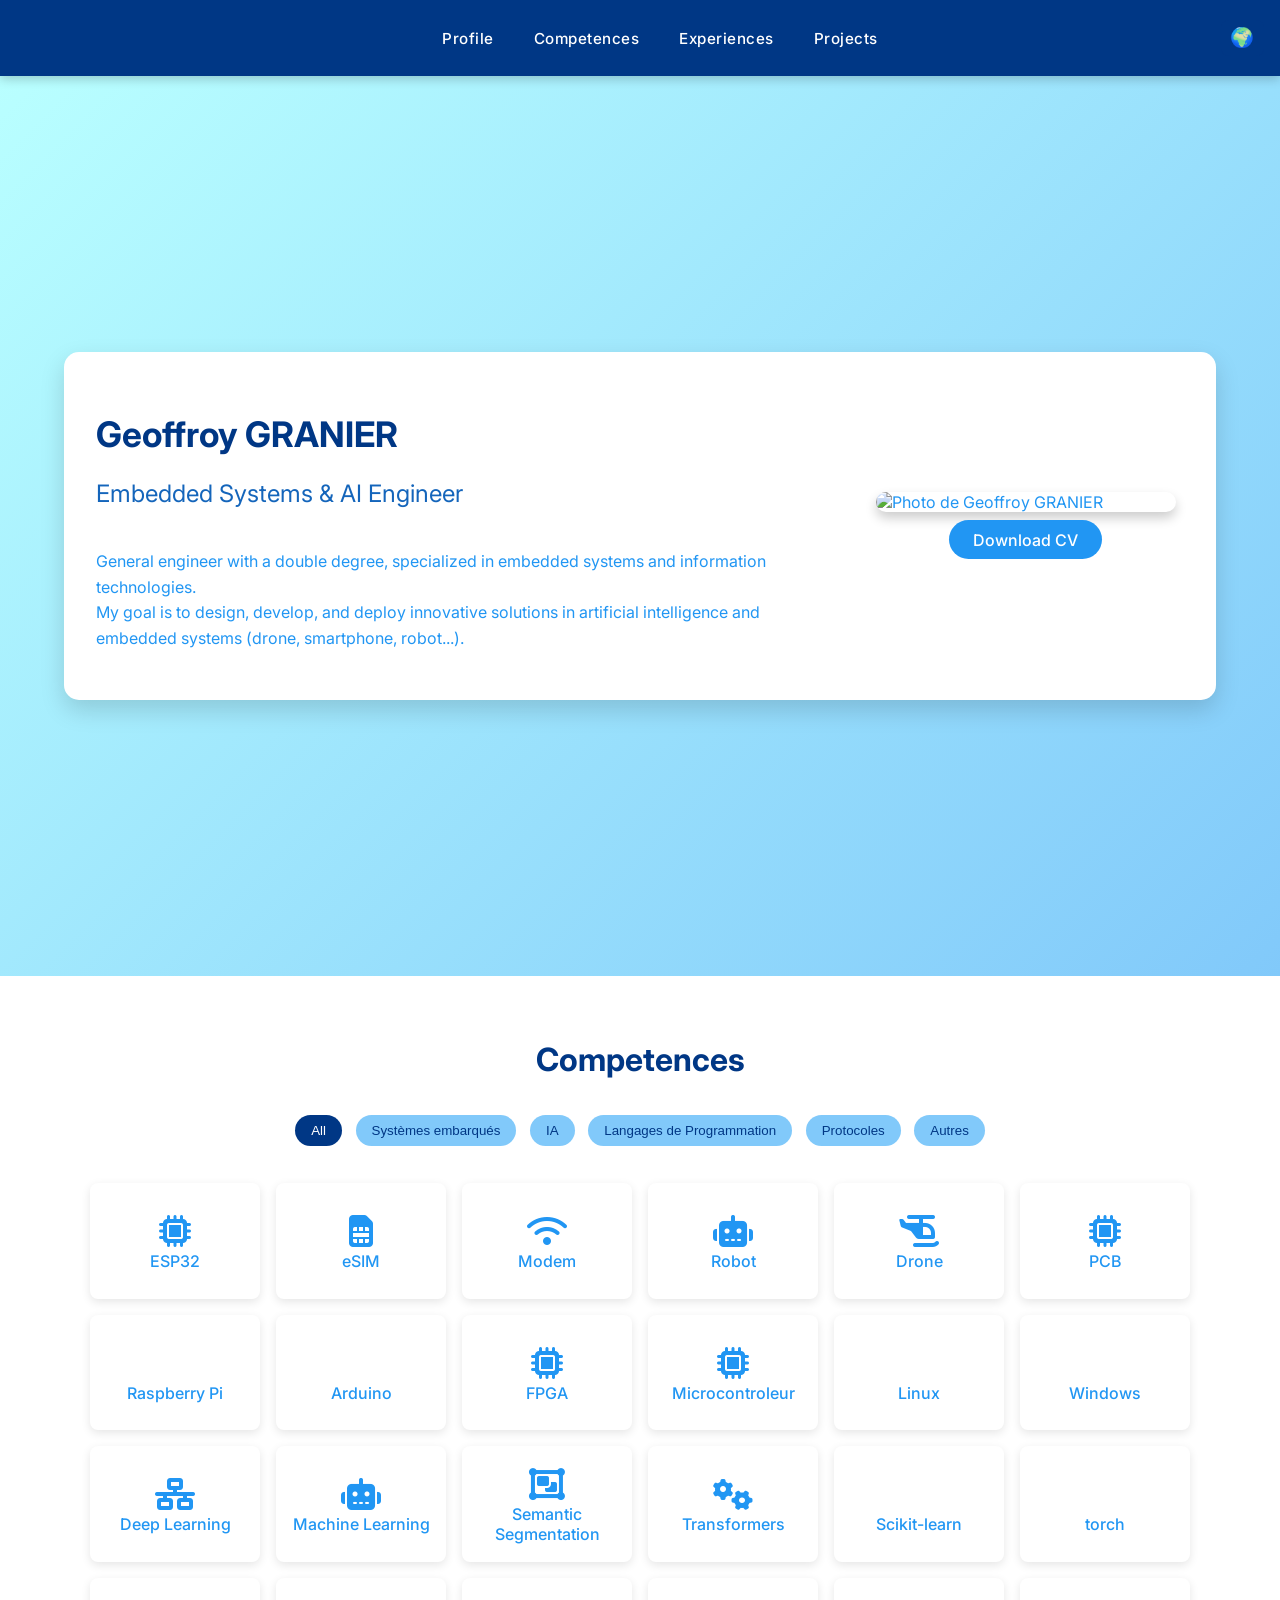
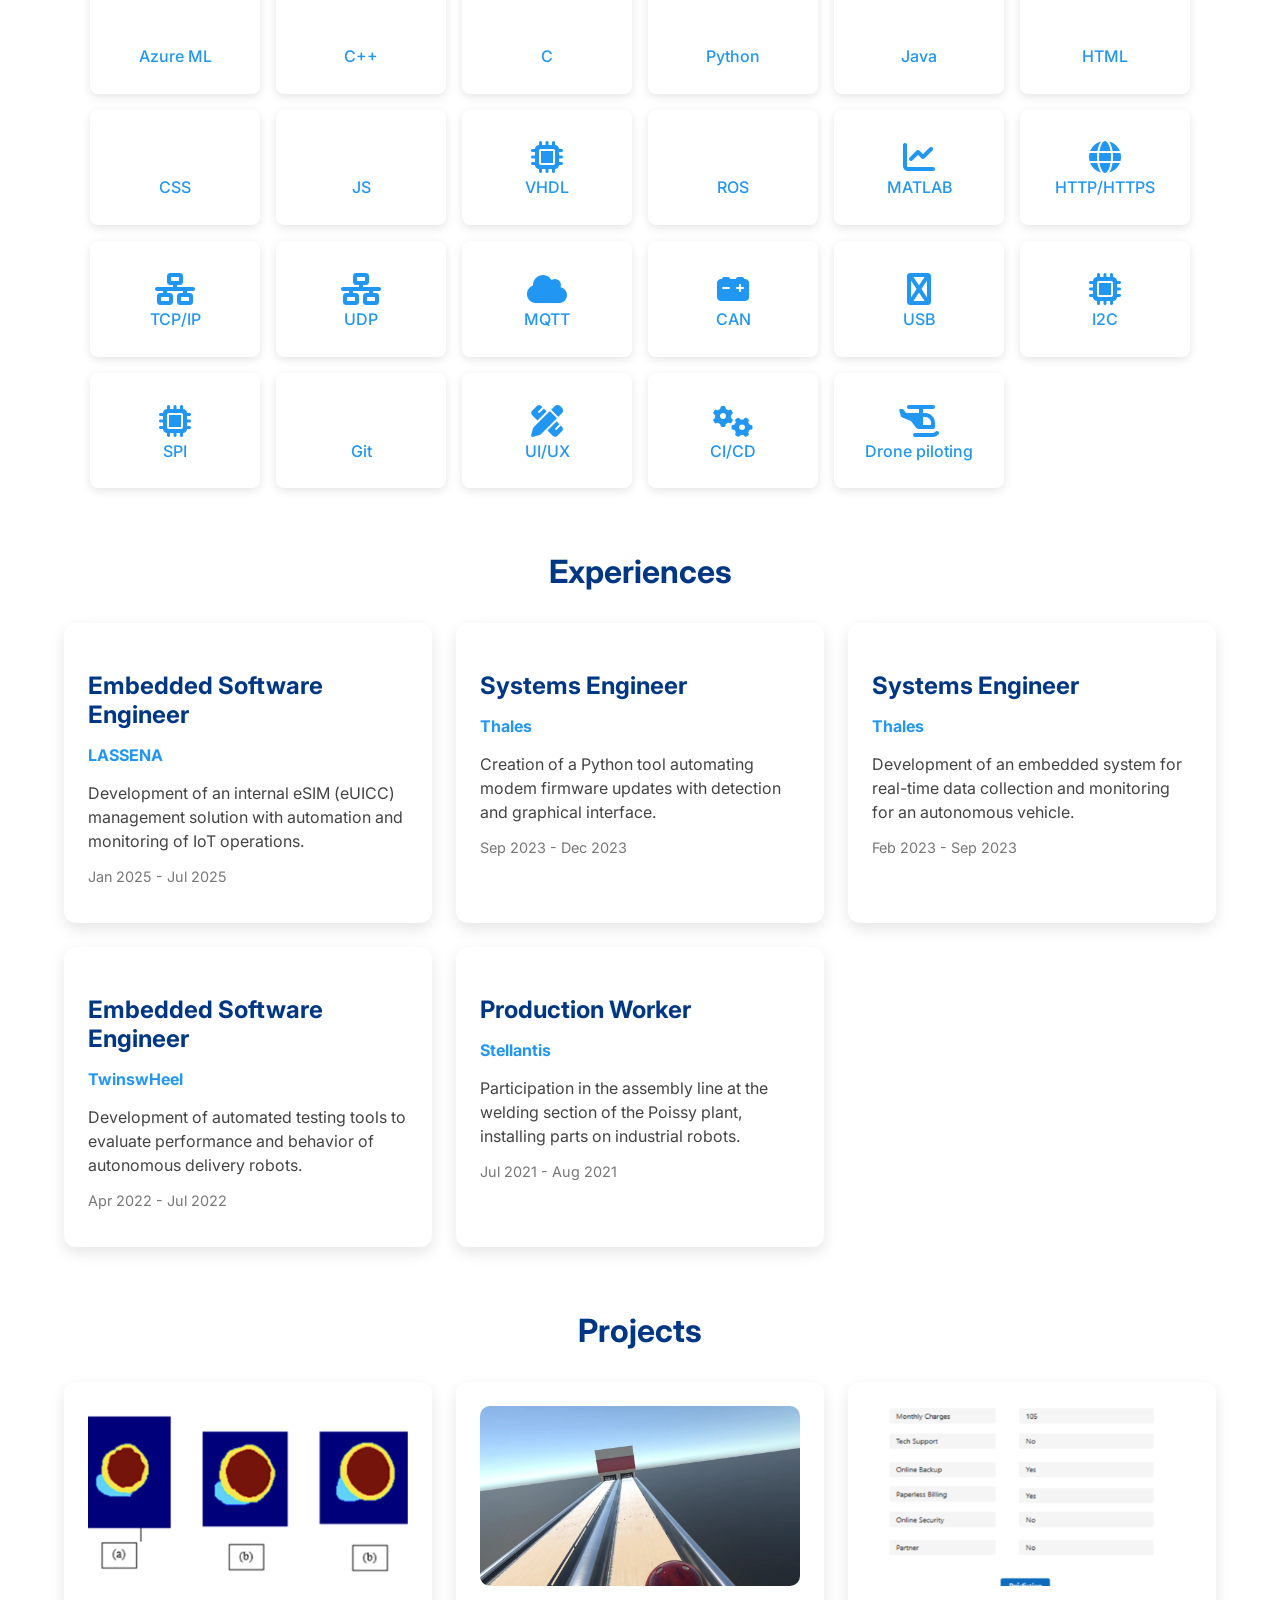
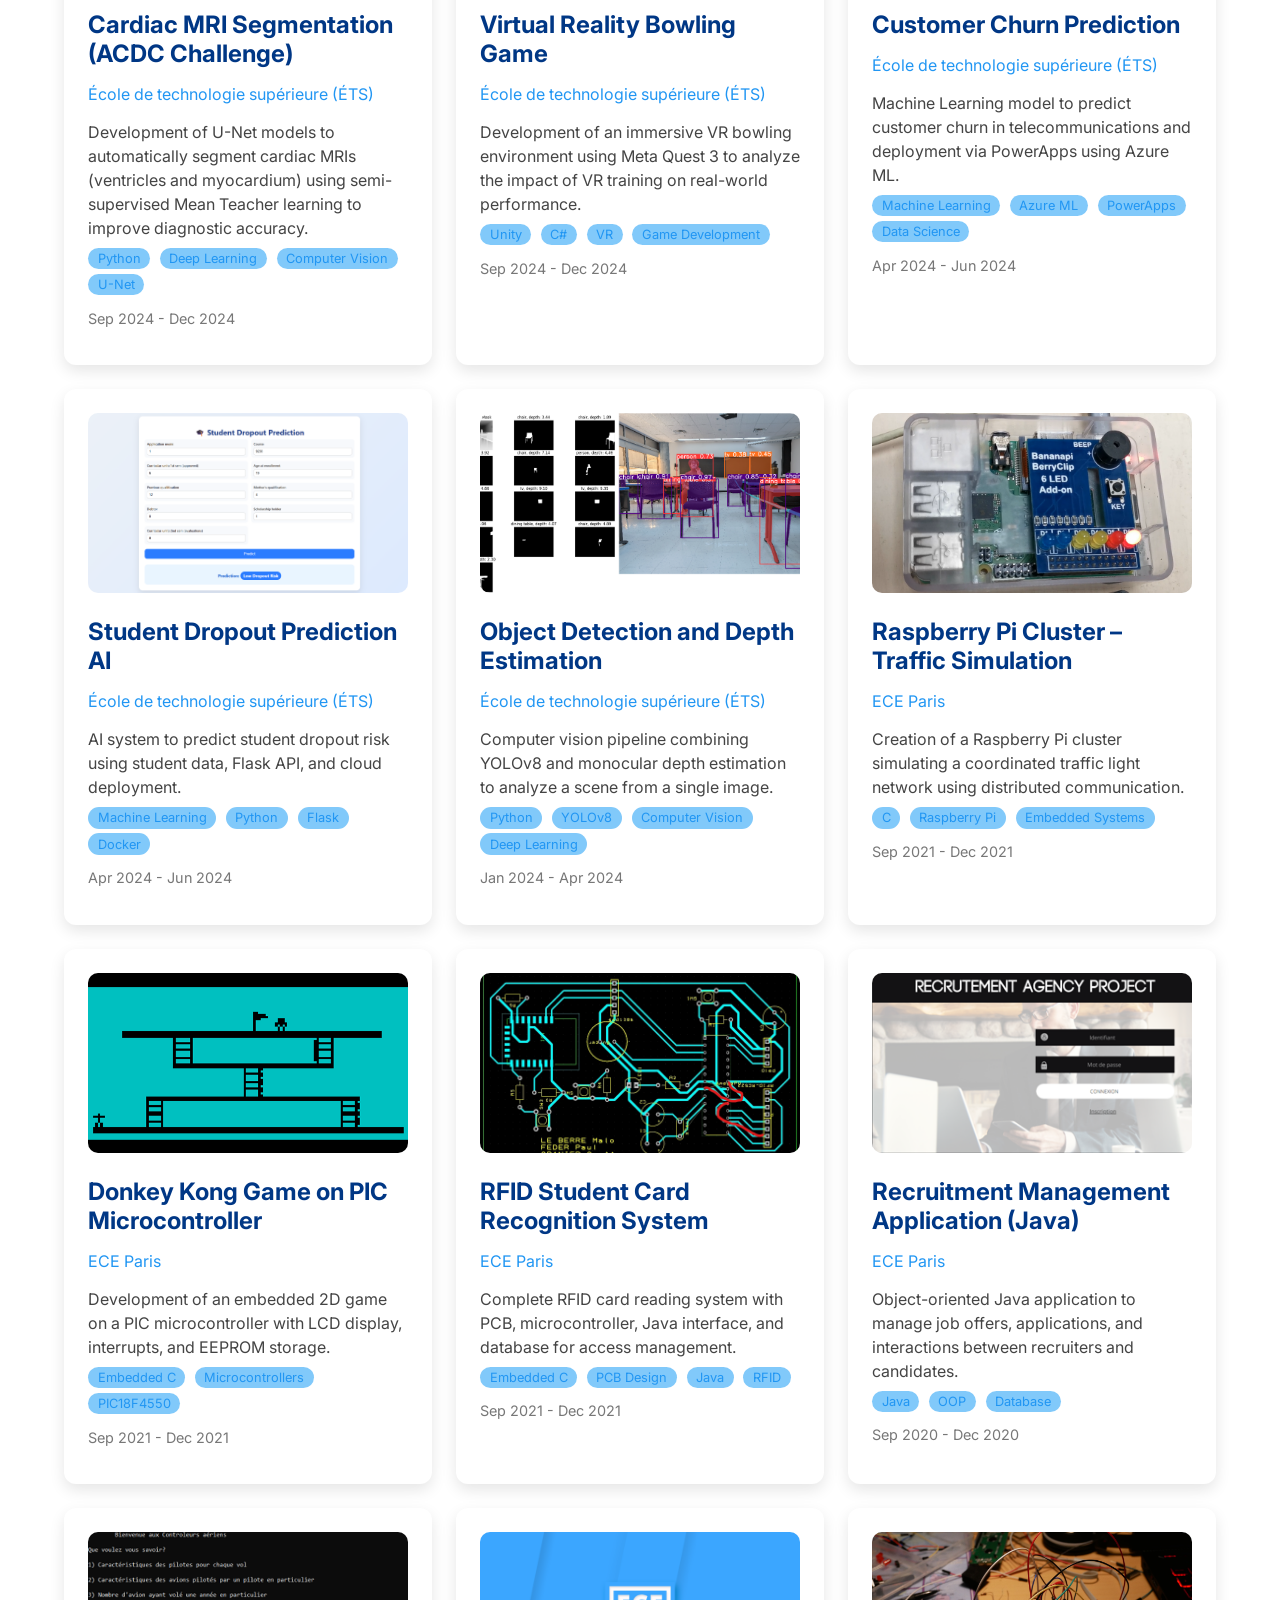
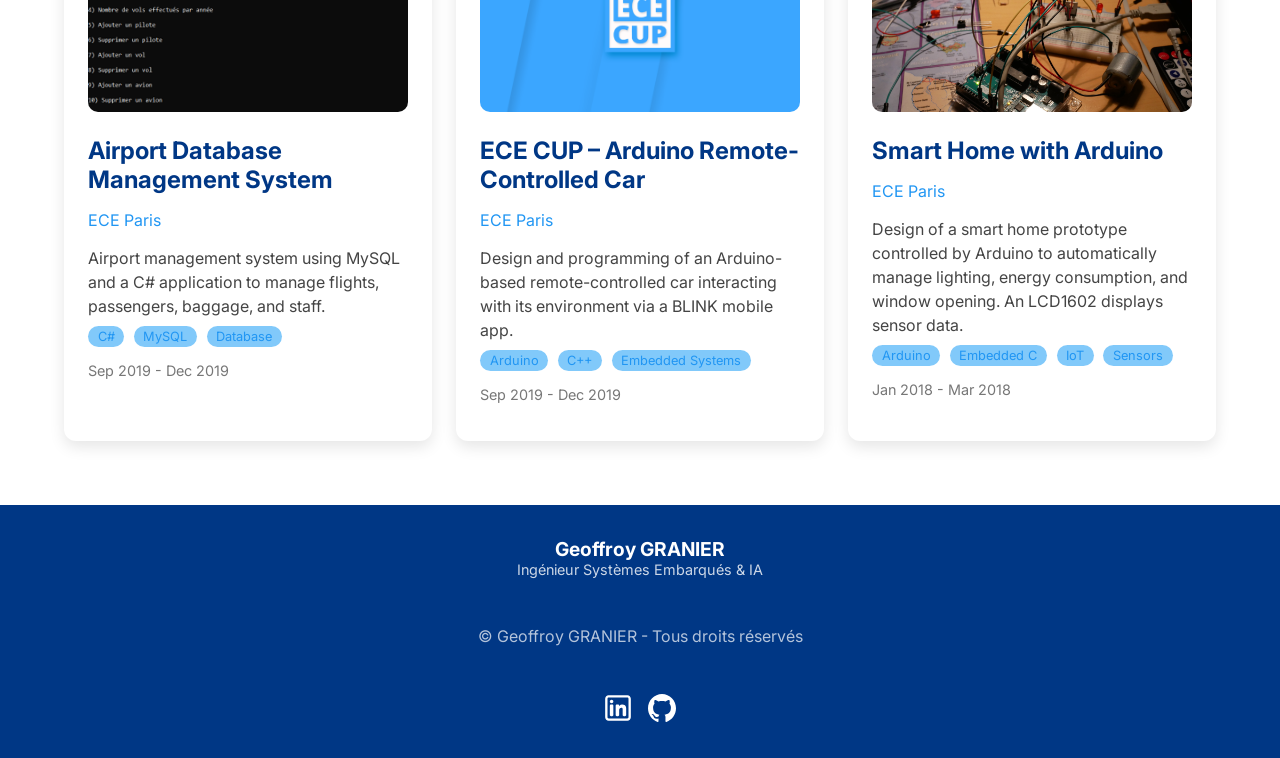
==== en/index.html @ 6dfbf15d "Multi language Portfolio" ====
<!-- app/templates/base.html -->
<!DOCTYPE html>
<html lang="fr">
<head>
    <meta charset="UTF-8">
    <meta name="viewport" content="width=device-width, initial-scale=1.0">
    <link rel="icon" href="../app/static/images/favicon.ico" type="image/x-icon">
    <title>Portfolio - Geoffroy GRANIER</title>
    <!-- CSS global -->
    <link href="https://fonts.googleapis.com/css2?family=Inter:wght@300;400;600;700&display=swap" rel="stylesheet">
    <link rel="stylesheet" href="https://cdn.jsdelivr.net/gh/devicons/devicon@latest/devicon.min.css">
    <link rel="stylesheet" href="https://cdnjs.cloudflare.com/ajax/libs/font-awesome/6.5.0/css/all.min.css">
    <link rel="stylesheet" href="https://cdn.jsdelivr.net/npm/flag-icons/css/flag-icons.min.css">
    <!-- <link rel="stylesheet" type='text/css' href="https://cdn.jsdelivr.net/gh/devicons/devicon@latest/devicon.min.css" />   -->
    <link rel="stylesheet" href="../app/static/css/style.css">
    <link rel="stylesheet" href="../app/static/css/navbar.css">
    <link rel="stylesheet" href="../app/static/css/profile.css">
    <link rel="stylesheet" href="../app/static/css/competences.css">
    <link rel="stylesheet" href="../app/static/css/post-card.css">
    <link rel="stylesheet" href="../app/static/css/project-card.css">
    <link rel="stylesheet" href="../app/static/css/contact.css">
    <link rel="stylesheet" href="../app/static/css/footer.css">
    <!-- Google Fonts exemple -->
    <link href="https://fonts.googleapis.com/css2?family=Roboto:wght@400;700&display=swap" rel="stylesheet">
</head>
<body>
    <!-- Header avec navbar -->
    <nav class="navbar">
    <div class="container">

        <!-- Hamburger mobile -->
        <div class="navbar-toggle">
            <span></span>
            <span></span>
            <span></span>
        </div>

        <ul class="navbar-links">
            <li><a href="#profile">Profile</a></li>
            <li><a href="#competences">Competences</a></li>
            <li><a href="#experiences">Experiences</a></li>
            
            <li><a href="#projects">Projects</a></li>
            
        </ul>

        <!-- RIGHT SIDE WRAPPER -->
        <div class="navbar-right">
            <div class="language-switcher">
                <button class="lang-btn">🌍</button>

                <div class="lang-menu">
                    
                        <a href="../">
                            <span class="fi fi-fr"></span> French
                        </a>
                    
                        <a href="../en/">
                            <span class="fi fi-gb"></span> English
                        </a>
                    
                        <a href="../es/">
                            <span class="fi fi-es"></span> Spanish
                        </a>
                    
                </div>
            </div>
        </div>

    </div>
</nav>

    <!-- Contenu principal -->
    <main>
        

<!-- Section 1: Présentation -->
<section id="profile" class="section-profile">
    <div class="profile-card">
        <!-- Colonne gauche -->
        <div class="left">
            <h1>Geoffroy GRANIER</h1>
            <h3>Embedded Systems &amp; AI Engineer</h3>
            <!-- <div class="competences-marquee">
                
                    <span>Systèmes embarqués</span>
                
                    <span>IA</span>
                
                    <span>Langages de Programmation</span>
                
                    <span>Protocoles</span>
                
                    <span>Autres</span>
                
            </div> -->

            <p class="objectif">
                General engineer with a double degree, specialized in embedded systems and information technologies.
My goal is to design, develop, and deploy innovative solutions in artificial intelligence and embedded systems (drone, smartphone, robot...).
            </p>
        </div>

        <!-- Colonne droite -->
        <div class="right">
            <img src="../app/static/images/geoffroy.png" alt="Photo de Geoffroy GRANIER">
            <a class="btn-cv" href="../app/static/cv/CV_Geoffroy_GRANIER_english.pdf" download target="_blank">Download CV</a>
        </div>
    </div>
</section>

<!-- Section 1: Compétences -->
<section id="competences" class="section-competences">
    <h2>Competences</h2>
    <!-- boutons filtre -->
    <div class="competences-filters">
        <button class="filter-btn active" data-filter="all">All</button>
        
        <button class="filter-btn" data-filter="Systèmes embarqués">Systèmes embarqués</button>
        
        <button class="filter-btn" data-filter="IA">IA</button>
        
        <button class="filter-btn" data-filter="Langages de Programmation">Langages de Programmation</button>
        
        <button class="filter-btn" data-filter="Protocoles">Protocoles</button>
        
        <button class="filter-btn" data-filter="Autres">Autres</button>
        
    </div>
    <!-- grille compétences -->
    <div class="competences-grid">
        
            
            
            <div class="skill-card" data-category="Systèmes embarqués">

                
                <div class="skill-icon">
                    <i class="fas fa-microchip"></i>
                </div>
                

                <span>ESP32</span>
            </div>
            
            
            <div class="skill-card" data-category="Systèmes embarqués">

                
                <div class="skill-icon">
                    <i class="fas fa-sim-card"></i>
                </div>
                

                <span>eSIM</span>
            </div>
            
            
            <div class="skill-card" data-category="Systèmes embarqués">

                
                <div class="skill-icon">
                    <i class="fas fa-wifi"></i>
                </div>
                

                <span>Modem</span>
            </div>
            
            
            <div class="skill-card" data-category="Systèmes embarqués">

                
                <div class="skill-icon">
                    <i class="fas fa-robot"></i>
                </div>
                

                <span>Robot</span>
            </div>
            
            
            <div class="skill-card" data-category="Systèmes embarqués">

                
                <div class="skill-icon">
                    <i class="fas fa-helicopter"></i>
                </div>
                

                <span>Drone</span>
            </div>
            
            
            <div class="skill-card" data-category="Systèmes embarqués">

                
                <div class="skill-icon">
                    <i class="fas fa-microchip"></i>
                </div>
                

                <span>PCB</span>
            </div>
            
            
            <div class="skill-card" data-category="Systèmes embarqués">

                
                <div class="skill-icon">
                    <i class="devicon-raspberrypi-plain"></i>
                </div>
                

                <span>Raspberry Pi</span>
            </div>
            
            
            <div class="skill-card" data-category="Systèmes embarqués">

                
                <div class="skill-icon">
                    <i class="devicon-arduino-plain"></i>
                </div>
                

                <span>Arduino</span>
            </div>
            
            
            <div class="skill-card" data-category="Systèmes embarqués">

                
                <div class="skill-icon">
                    <i class="fas fa-microchip"></i>
                </div>
                

                <span>FPGA</span>
            </div>
            
            
            <div class="skill-card" data-category="Systèmes embarqués">

                
                <div class="skill-icon">
                    <i class="fas fa-microchip"></i>
                </div>
                

                <span>Microcontroleur</span>
            </div>
            
            
            <div class="skill-card" data-category="Systèmes embarqués">

                
                <div class="skill-icon">
                    <i class="devicon-linux-plain"></i>
                </div>
                

                <span>Linux</span>
            </div>
            
            
            <div class="skill-card" data-category="Systèmes embarqués">

                
                <div class="skill-icon">
                    <i class="devicon-windows11-original"></i>
                </div>
                

                <span>Windows</span>
            </div>
            
        
            
            
            <div class="skill-card" data-category="IA">

                
                <div class="skill-icon">
                    <i class="fas fa-network-wired"></i>
                </div>
                

                <span>Deep Learning</span>
            </div>
            
            
            <div class="skill-card" data-category="IA">

                
                <div class="skill-icon">
                    <i class="fas fa-robot"></i>
                </div>
                

                <span>Machine Learning</span>
            </div>
            
            
            <div class="skill-card" data-category="IA">

                
                <div class="skill-icon">
                    <i class="fas fa-object-group"></i>
                </div>
                

                <span>Semantic Segmentation</span>
            </div>
            
            
            <div class="skill-card" data-category="IA">

                
                <div class="skill-icon">
                    <i class="fas fa-gears"></i>
                </div>
                

                <span>Transformers</span>
            </div>
            
            
            <div class="skill-card" data-category="IA">

                
                <div class="skill-icon">
                    <i class="devicon-scikitlearn-plain"></i>
                </div>
                

                <span>Scikit-learn</span>
            </div>
            
            
            <div class="skill-card" data-category="IA">

                
                <div class="skill-icon">
                    <i class="devicon-pytorch-original"></i>
                </div>
                

                <span>torch</span>
            </div>
            
            
            <div class="skill-card" data-category="IA">

                
                <div class="skill-icon">
                    <i class="devicon-azure-plain"></i>
                </div>
                

                <span>Azure ML</span>
            </div>
            
        
            
            
            <div class="skill-card" data-category="Langages de Programmation">

                
                <div class="skill-icon">
                    <i class="devicon-cplusplus-plain"></i>
                </div>
                

                <span>C++</span>
            </div>
            
            
            <div class="skill-card" data-category="Langages de Programmation">

                
                <div class="skill-icon">
                    <i class="devicon-c-plain"></i>
                </div>
                

                <span>C</span>
            </div>
            
            
            <div class="skill-card" data-category="Langages de Programmation">

                
                <div class="skill-icon">
                    <i class="devicon-python-plain"></i>
                </div>
                

                <span>Python</span>
            </div>
            
            
            <div class="skill-card" data-category="Langages de Programmation">

                
                <div class="skill-icon">
                    <i class="devicon-java-plain"></i>
                </div>
                

                <span>Java</span>
            </div>
            
            
            <div class="skill-card" data-category="Langages de Programmation">

                
                <div class="skill-icon">
                    <i class="devicon-html5-plain"></i>
                </div>
                

                <span>HTML</span>
            </div>
            
            
            <div class="skill-card" data-category="Langages de Programmation">

                
                <div class="skill-icon">
                    <i class="devicon-css3-plain"></i>
                </div>
                

                <span>CSS</span>
            </div>
            
            
            <div class="skill-card" data-category="Langages de Programmation">

                
                <div class="skill-icon">
                    <i class="devicon-javascript-plain"></i>
                </div>
                

                <span>JS</span>
            </div>
            
            
            <div class="skill-card" data-category="Langages de Programmation">

                
                <div class="skill-icon">
                    <i class="fas fa-microchip"></i>
                </div>
                

                <span>VHDL</span>
            </div>
            
            
            <div class="skill-card" data-category="Langages de Programmation">

                
                <div class="skill-icon">
                    <i class="devicon-ros-original"></i>
                </div>
                

                <span>ROS</span>
            </div>
            
            
            <div class="skill-card" data-category="Langages de Programmation">

                
                <div class="skill-icon">
                    <i class="fas fa-chart-line"></i>
                </div>
                

                <span>MATLAB</span>
            </div>
            
        
            
            
            <div class="skill-card" data-category="Protocoles">

                
                <div class="skill-icon">
                    <i class="fas fa-globe"></i>
                </div>
                

                <span>HTTP/HTTPS</span>
            </div>
            
            
            <div class="skill-card" data-category="Protocoles">

                
                <div class="skill-icon">
                    <i class="fas fa-network-wired"></i>
                </div>
                

                <span>TCP/IP</span>
            </div>
            
            
            <div class="skill-card" data-category="Protocoles">

                
                <div class="skill-icon">
                    <i class="fas fa-network-wired"></i>
                </div>
                

                <span>UDP</span>
            </div>
            
            
            <div class="skill-card" data-category="Protocoles">

                
                <div class="skill-icon">
                    <i class="fas fa-cloud"></i>
                </div>
                

                <span>MQTT</span>
            </div>
            
            
            <div class="skill-card" data-category="Protocoles">

                
                <div class="skill-icon">
                    <i class="fas fa-car-battery"></i>
                </div>
                

                <span>CAN</span>
            </div>
            
            
            <div class="skill-card" data-category="Protocoles">

                
                <div class="skill-icon">
                    <i class="fas fa-usb"></i>
                </div>
                

                <span>USB</span>
            </div>
            
            
            <div class="skill-card" data-category="Protocoles">

                
                <div class="skill-icon">
                    <i class="fas fa-microchip"></i>
                </div>
                

                <span>I2C</span>
            </div>
            
            
            <div class="skill-card" data-category="Protocoles">

                
                <div class="skill-icon">
                    <i class="fas fa-microchip"></i>
                </div>
                

                <span>SPI</span>
            </div>
            
        
            
            
            <div class="skill-card" data-category="Autres">

                
                <div class="skill-icon">
                    <i class="devicon-git-plain"></i>
                </div>
                

                <span>Git</span>
            </div>
            
            
            <div class="skill-card" data-category="Autres">

                
                <div class="skill-icon">
                    <i class="fas fa-pen-ruler"></i>
                </div>
                

                <span>UI/UX</span>
            </div>
            
            
            <div class="skill-card" data-category="Autres">

                
                <div class="skill-icon">
                    <i class="fas fa-gears"></i>
                </div>
                

                <span>CI/CD</span>
            </div>
            
            
            <div class="skill-card" data-category="Autres">

                
                <div class="skill-icon">
                    <i class="fas fa-helicopter"></i>
                </div>
                

                <span>Drone piloting</span>
            </div>
            
        
    </div>
</section>

<!-- Section 2: Expériences -->
<section id="experiences" class="section-posts">
    <h2>Experiences</h2>
    <div class="grid-container">
        
            <!-- app/templates/components/post_card.html -->
<div class="card">
    <h3>Embedded Software Engineer</h3>
    <p class="company">LASSENA</p>
    <p class="description">Development of an internal eSIM (eUICC) management solution with automation and monitoring of IoT operations.</p>
    
    <p class="dates">Jan 2025 - Jul 2025</p>
    

    <p id="detail-contexte" class="hidden"></p>
    <p id="detail-missions" class="hidden"></p>
</div>
        
            <!-- app/templates/components/post_card.html -->
<div class="card">
    <h3>Systems Engineer</h3>
    <p class="company">Thales</p>
    <p class="description">Creation of a Python tool automating modem firmware updates with detection and graphical interface.</p>
    
    <p class="dates">Sep 2023 - Dec 2023</p>
    

    <p id="detail-contexte" class="hidden"></p>
    <p id="detail-missions" class="hidden"></p>
</div>
        
            <!-- app/templates/components/post_card.html -->
<div class="card">
    <h3>Systems Engineer</h3>
    <p class="company">Thales</p>
    <p class="description">Development of an embedded system for real-time data collection and monitoring for an autonomous vehicle.</p>
    
    <p class="dates">Feb 2023 - Sep 2023</p>
    

    <p id="detail-contexte" class="hidden"></p>
    <p id="detail-missions" class="hidden"></p>
</div>
        
            <!-- app/templates/components/post_card.html -->
<div class="card">
    <h3>Embedded Software Engineer</h3>
    <p class="company">TwinswHeel</p>
    <p class="description">Development of automated testing tools to evaluate performance and behavior of autonomous delivery robots.</p>
    
    <p class="dates">Apr 2022 - Jul 2022</p>
    

    <p id="detail-contexte" class="hidden"></p>
    <p id="detail-missions" class="hidden"></p>
</div>
        
            <!-- app/templates/components/post_card.html -->
<div class="card">
    <h3>Production Worker</h3>
    <p class="company">Stellantis</p>
    <p class="description">Participation in the assembly line at the welding section of the Poissy plant, installing parts on industrial robots.</p>
    
    <p class="dates">Jul 2021 - Aug 2021</p>
    

    <p id="detail-contexte" class="hidden"></p>
    <p id="detail-missions" class="hidden"></p>
</div>
        
    </div>
</section>

<!-- Section 3: Projets -->
<section id="projects" class="section-posts">
    <h2>Projects</h2>
    <div class="grid-container">
        
            <!-- app/templates/components/project_card.html -->
<div class="card project-card">

    
    <div class="card-image">
        <img src="../app/static/images/irm_ai.png" 
             alt="Cardiac MRI Segmentation (ACDC Challenge)">
    </div>
    

    <h3>Cardiac MRI Segmentation (ACDC Challenge)</h3>
    <p class="school">École de technologie supérieure (ÉTS)</p>
    <p class="description">Development of U-Net models to automatically segment cardiac MRIs (ventricles and myocardium) using semi-supervised Mean Teacher learning to improve diagnostic accuracy.</p>

    <!-- Skills -->
    
    <div class="skills">
        
            <span>Python</span>
        
            <span>Deep Learning</span>
        
            <span>Computer Vision</span>
        
            <span>U-Net</span>
        
    </div>
    

    
    <p class="dates">Sep 2024 - Dec 2024</p>
    

</div>
        
            <!-- app/templates/components/project_card.html -->
<div class="card project-card">

    
    <div class="card-image">
        <img src="../app/static/images/vr_bowling.jpg" 
             alt="Virtual Reality Bowling Game">
    </div>
    

    <h3>Virtual Reality Bowling Game</h3>
    <p class="school">École de technologie supérieure (ÉTS)</p>
    <p class="description">Development of an immersive VR bowling environment using Meta Quest 3 to analyze the impact of VR training on real-world performance.</p>

    <!-- Skills -->
    
    <div class="skills">
        
            <span>Unity</span>
        
            <span>C#</span>
        
            <span>VR</span>
        
            <span>Game Development</span>
        
    </div>
    

    
    <p class="dates">Sep 2024 - Dec 2024</p>
    

</div>
        
            <!-- app/templates/components/project_card.html -->
<div class="card project-card">

    
    <div class="card-image">
        <img src="../app/static/images/churn_ai.png" 
             alt="Customer Churn Prediction">
    </div>
    

    <h3>Customer Churn Prediction</h3>
    <p class="school">École de technologie supérieure (ÉTS)</p>
    <p class="description">Machine Learning model to predict customer churn in telecommunications and deployment via PowerApps using Azure ML.</p>

    <!-- Skills -->
    
    <div class="skills">
        
            <span>Machine Learning</span>
        
            <span>Azure ML</span>
        
            <span>PowerApps</span>
        
            <span>Data Science</span>
        
    </div>
    

    
    <p class="dates">Apr 2024 - Jun 2024</p>
    

</div>
        
            <!-- app/templates/components/project_card.html -->
<div class="card project-card">

    
    <div class="card-image">
        <img src="../app/static/images/dropout_ai.png" 
             alt="Student Dropout Prediction AI">
    </div>
    

    <h3>Student Dropout Prediction AI</h3>
    <p class="school">École de technologie supérieure (ÉTS)</p>
    <p class="description">AI system to predict student dropout risk using student data, Flask API, and cloud deployment.</p>

    <!-- Skills -->
    
    <div class="skills">
        
            <span>Machine Learning</span>
        
            <span>Python</span>
        
            <span>Flask</span>
        
            <span>Docker</span>
        
    </div>
    

    
    <p class="dates">Apr 2024 - Jun 2024</p>
    

</div>
        
            <!-- app/templates/components/project_card.html -->
<div class="card project-card">

    
    <div class="card-image">
        <img src="../app/static/images/vision_ai.png" 
             alt="Object Detection and Depth Estimation">
    </div>
    

    <h3>Object Detection and Depth Estimation</h3>
    <p class="school">École de technologie supérieure (ÉTS)</p>
    <p class="description">Computer vision pipeline combining YOLOv8 and monocular depth estimation to analyze a scene from a single image.</p>

    <!-- Skills -->
    
    <div class="skills">
        
            <span>Python</span>
        
            <span>YOLOv8</span>
        
            <span>Computer Vision</span>
        
            <span>Deep Learning</span>
        
    </div>
    

    
    <p class="dates">Jan 2024 - Apr 2024</p>
    

</div>
        
            <!-- app/templates/components/project_card.html -->
<div class="card project-card">

    
    <div class="card-image">
        <img src="../app/static/images/raspberry_cluster.png" 
             alt="Raspberry Pi Cluster – Traffic Simulation">
    </div>
    

    <h3>Raspberry Pi Cluster – Traffic Simulation</h3>
    <p class="school">ECE Paris</p>
    <p class="description">Creation of a Raspberry Pi cluster simulating a coordinated traffic light network using distributed communication.</p>

    <!-- Skills -->
    
    <div class="skills">
        
            <span>C</span>
        
            <span>Raspberry Pi</span>
        
            <span>Embedded Systems</span>
        
    </div>
    

    
    <p class="dates">Sep 2021 - Dec 2021</p>
    

</div>
        
            <!-- app/templates/components/project_card.html -->
<div class="card project-card">

    
    <div class="card-image">
        <img src="../app/static/images/donkey_kong_pic.png" 
             alt="Donkey Kong Game on PIC Microcontroller">
    </div>
    

    <h3>Donkey Kong Game on PIC Microcontroller</h3>
    <p class="school">ECE Paris</p>
    <p class="description">Development of an embedded 2D game on a PIC microcontroller with LCD display, interrupts, and EEPROM storage.</p>

    <!-- Skills -->
    
    <div class="skills">
        
            <span>Embedded C</span>
        
            <span>Microcontrollers</span>
        
            <span>PIC18F4550</span>
        
    </div>
    

    
    <p class="dates">Sep 2021 - Dec 2021</p>
    

</div>
        
            <!-- app/templates/components/project_card.html -->
<div class="card project-card">

    
    <div class="card-image">
        <img src="../app/static/images/rfid_system.jpg" 
             alt="RFID Student Card Recognition System">
    </div>
    

    <h3>RFID Student Card Recognition System</h3>
    <p class="school">ECE Paris</p>
    <p class="description">Complete RFID card reading system with PCB, microcontroller, Java interface, and database for access management.</p>

    <!-- Skills -->
    
    <div class="skills">
        
            <span>Embedded C</span>
        
            <span>PCB Design</span>
        
            <span>Java</span>
        
            <span>RFID</span>
        
    </div>
    

    
    <p class="dates">Sep 2021 - Dec 2021</p>
    

</div>
        
            <!-- app/templates/components/project_card.html -->
<div class="card project-card">

    
    <div class="card-image">
        <img src="../app/static/images/recruitment_app.png" 
             alt="Recruitment Management Application (Java)">
    </div>
    

    <h3>Recruitment Management Application (Java)</h3>
    <p class="school">ECE Paris</p>
    <p class="description">Object-oriented Java application to manage job offers, applications, and interactions between recruiters and candidates.</p>

    <!-- Skills -->
    
    <div class="skills">
        
            <span>Java</span>
        
            <span>OOP</span>
        
            <span>Database</span>
        
    </div>
    

    
    <p class="dates">Sep 2020 - Dec 2020</p>
    

</div>
        
            <!-- app/templates/components/project_card.html -->
<div class="card project-card">

    
    <div class="card-image">
        <img src="../app/static/images/airport_database.png" 
             alt="Airport Database Management System">
    </div>
    

    <h3>Airport Database Management System</h3>
    <p class="school">ECE Paris</p>
    <p class="description">Airport management system using MySQL and a C# application to manage flights, passengers, baggage, and staff.</p>

    <!-- Skills -->
    
    <div class="skills">
        
            <span>C#</span>
        
            <span>MySQL</span>
        
            <span>Database</span>
        
    </div>
    

    
    <p class="dates">Sep 2019 - Dec 2019</p>
    

</div>
        
            <!-- app/templates/components/project_card.html -->
<div class="card project-card">

    
    <div class="card-image">
        <img src="../app/static/images/ece_cup_car.png" 
             alt="ECE CUP – Arduino Remote-Controlled Car">
    </div>
    

    <h3>ECE CUP – Arduino Remote-Controlled Car</h3>
    <p class="school">ECE Paris</p>
    <p class="description">Design and programming of an Arduino-based remote-controlled car interacting with its environment via a BLINK mobile app.</p>

    <!-- Skills -->
    
    <div class="skills">
        
            <span>Arduino</span>
        
            <span>C++</span>
        
            <span>Embedded Systems</span>
        
    </div>
    

    
    <p class="dates">Sep 2019 - Dec 2019</p>
    

</div>
        
            <!-- app/templates/components/project_card.html -->
<div class="card project-card">

    
    <div class="card-image">
        <img src="../app/static/images/smart_home_arduino.jpg" 
             alt="Smart Home with Arduino">
    </div>
    

    <h3>Smart Home with Arduino</h3>
    <p class="school">ECE Paris</p>
    <p class="description">Design of a smart home prototype controlled by Arduino to automatically manage lighting, energy consumption, and window opening. An LCD1602 displays sensor data.</p>

    <!-- Skills -->
    
    <div class="skills">
        
            <span>Arduino</span>
        
            <span>Embedded C</span>
        
            <span>IoT</span>
        
            <span>Sensors</span>
        
    </div>
    

    
    <p class="dates">Jan 2018 - Mar 2018</p>
    

</div>
        
    </div>
</section>

<!-- <section id="contact" class="section-contact">
    <h2>Contact</h2>
    <form action="https://formspree.io/f/TON_ID" method="POST">
        <input type="text" name="name" placeholder="Votre nom" required>
        <input type="email" name="email" placeholder="Votre email" required>
        <textarea name="message" placeholder="Votre message" required></textarea>
        <button type="submit">Envoyer</button>
    </form>
    <p id="form-status"></p>
</section> -->


    </main>

    <!-- Footer -->
    <footer class="footer">

    <div class="footer-content">

        <div class="footer-left">
            <h3>Geoffroy GRANIER</h3>
            <p>Ingénieur Systèmes Embarqués & IA</p>
        </div>

        <div class="footer-center">
            <p>© Geoffroy GRANIER - Tous droits réservés</p>
        </div>

        <div class="footer-right">
            
            <a href="https://www.linkedin.com/in/geoffroy-granier-4b62081b6/" target="_blank">
                <img src="../app/static/images/linkedin.svg" alt="LinkedIn">
            </a>
            

            
            <a href="https://github.com/Geoffroy78/" target="_blank">
                <img src="../app/static/images/github.svg" alt="GitHub">
            </a>
            
        </div>

    </div>

</footer>

    <!-- JS global -->
    <script src="../app/static/js/main.js"></script>
</body>
</html>
---- app/static/css/style.css ----
/* app/static/css/style.css */
:root {
  --color-monochromatic-1: #003785;
  --color-monochromatic-2: #1465bb;
  --color-monochromatic-3: #2196f3;
  --color-monochromatic-4: #81c9fa;
  --color-monochromatic-5: #b9ffff;

  /* Fonts */
  --font-main: "Inter", sans-serif;

  /* Tailles de police */
  --font-size-title-xl: 2.5rem;
  --font-size-title-lg: 2rem;
  --font-size-title-md: 1.5rem;
  --font-size-text: 1rem;
  --font-size-small: 0.85rem;
}

body {
  font-family: var(--font-main);
  color: var(--color-monochromatic-3);
  margin: 0;
  overscroll-behavior: none;
  -webkit-overflow-scrolling: touch;
}

h1 {
  font-size: var(--font-size-title-xl);
}

h2 {
  font-size: var(--font-size-title-lg);

}

h3 {
  font-size: var(--font-size-title-md);
}

p {
  font-size: var(--font-size-text);
}

.small-text {
  font-size: var(--font-size-small);
}

section {
    scroll-margin-top: 80px; /* hauteur de ta navbar */
}
---- app/static/css/navbar.css ----
/* ===================== */
/* NAVBAR (desktop)      */
/* ===================== */

.navbar {
    background: var(--color-monochromatic-1);
    width: 100%;
    position: sticky;
    top: 0;
    z-index: 1000;
    box-shadow: 0 3px 10px rgba(0,0,0,0.2);
}

.navbar .container {
    /* max-width: 1100px; */
    height: 50px;
    margin: auto;
    padding: 0.8rem 1rem;
    display: flex;
    /* justify-content: center; */
    justify-content: space-between; /* CHANGÉ (IMPORTANT) */
    align-items: center;
    position: relative;
    /* border: 2px solid red; */
}

.navbar-links {
    list-style: none;
    display: flex;
    gap: 2.5rem;
    /* ❗ PLUS ABSOLUTE */
    position: static;   
    transform: none;
    margin: 0 auto;
}

.navbar-links a {
    color: white;
    text-decoration: none;
    font-size: 0.95rem;
    letter-spacing: 0.5px;
    font-weight: 500;
    position: relative;
    padding: 0.3rem 0;
}

.navbar-links a::after {
    content: "";
    position: absolute;
    width: 0%;
    height: 2px;
    background: var(--color-monochromatic-4);
    left: 0;
    bottom: -4px;
    transition: width 0.3s ease;
}

.navbar-links a:hover::after {
    width: 100%;
}

.navbar-links a:hover {
    color: var(--color-monochromatic-4);
}

/* ===================== */
/* HAMBURGER (GAUCHE FIXE) */
/* ===================== */

.navbar-toggle {
    display: none;
    flex-direction: column;
    gap: 5px;
    cursor: pointer;

    position: absolute;
    left: 1rem;
    top: 50%;
    transform: translateY(-50%); /* ⬅️ centré verticalement */
}

.navbar-toggle span {
    width: 28px;
    height: 3px;
    background: white;
    border-radius: 3px;
}

.navbar-right {
    position: absolute;
    right: 1rem;
    top: 50%;
    transform: translateY(-50%);
    display: flex;
    align-items: center;
}

.language-switcher {
    position: relative;
    display: inline-block;
}

.lang-btn {
    background: var(--color-monochromatic-1);
    color: white;
    border: none;
    cursor: pointer;
    font-size: 1.2rem;
    padding: 0.4rem 0.6rem;
    border-radius: 8px;
    transition: 0.2s;
}

.lang-btn:hover {
    transform: scale(1.05);
}

.lang-menu {
    position: absolute;
    right: 0;
    top: 120%;
    background: var(--color-monochromatic-1);
    border-radius: 10px;
    overflow: hidden;

    min-width: 140px;

    opacity: 0;
    visibility: hidden;
    transform: translateY(-10px);

    transition: 0.2s ease;
    box-shadow: 0 8px 20px rgba(0,0,0,0.25);
    z-index: 9999;
}

.lang-menu a {
    display: flex;
    align-items: center;
    gap: 0.5rem;

    padding: 0.6rem 0.8rem;
    text-decoration: none;
    color: white;

    font-size: 0.9rem;
    transition: 0.2s;
}

.lang-menu a:hover {
    background: var(--color-monochromatic-4);
    color: black;
}

.flag {
    font-size: 1.2rem;
    margin-right: 0.5rem;
}

/* Show dropdown on hover */
.language-switcher:hover .lang-menu {
    opacity: 1;
    visibility: visible;
    transform: translateY(0);
}

.fi {
    margin-right: 8px;
}

/* ===================== */
/* RESPONSIVE MOBILE     */
/* ===================== */
@media (max-width: 768px) {

    .navbar-toggle {
        display: flex;
        position: absolute;
        left: 1rem;
        top: 50%;
        transform: translateY(-50%);
        z-index: 3001;
    }

    .navbar-links {
        position: fixed;
        inset: 0; /* 🔥 remplace top/left/width/height */

        background: var(--color-monochromatic-1);

        display: flex;
        flex-direction: column;
        justify-content: center;
        align-items: center;
        gap: 2rem;

        opacity: 0;
        visibility: hidden;
        pointer-events: none;

        transform: translate3d(0, -8px, 0); /* GPU stable */
        transition: opacity 0.2s ease, transform 0.2s ease, visibility 0.2s;

        z-index: 3000;

        will-change: transform, opacity;
    }

    .navbar-links.active {
        opacity: 1;
        visibility: visible;
        pointer-events: auto;
        transform: translate3d(0, 0, 0);
    }

    .lang-menu.active {
        opacity: 1;
        visibility: visible;
        transform: translateY(0);
    }
}
---- app/static/css/profile.css ----
/* Section profil */
.section-profile {
    width: 100%;
    height: 100vh;
    display: flex;
    justify-content: center;
    align-items: center;
    background: linear-gradient(
        135deg,
        var(--color-monochromatic-5),
        var(--color-monochromatic-4)
    );
}

/* Carte profil */
.profile-card {
    display: flex;
    width: 85%;
    max-width: 1200px;
    padding: 2rem;
    background: white;
    border-radius: 15px;
    box-shadow: 0 10px 25px rgba(0,0,0,0.15);
    gap: 2rem;
}

/* Colonne gauche */
.profile-card > .left {
    flex: 0 0 65%;
}

/* Colonne droite */
.profile-card > .right {
    flex: 0 0 35%;
    display: flex;
    flex-direction: column;
    justify-content: center;   /* centre verticalement */
    align-items: center;       /* centre horizontalement */
}

/* Nom */
.profile-card h1 {
    font-size: 2.2rem;
    margin-bottom: 0.2rem;
    color: var(--color-monochromatic-1);
}

/* Profession */
.profile-card h3 {
    font-weight: 400;
    color: var(--color-monochromatic-2);
    margin-bottom: 1rem;
}

/* Image profil */
.profile-card img {
    width: 300px;
    border-radius: 12px;
    margin-bottom: 0rem;
    box-shadow: 0 6px 12px rgba(0,0,0,0.2);
    display: block;
    margin: 0 auto;
}

/* Bouton CV */
.btn-cv {
    padding: 0.6rem 1.5rem;
    background: var(--color-monochromatic-3);
    color: white;
    border-radius: 25px;
    margin-top: 0.5rem;
    text-decoration: none;
    font-weight: 500;
    transition: all 0.3s ease;
}

.btn-cv:hover {
    background: var(--color-monochromatic-1);
    transform: translateY(-2px);
}

/* Compétences */
.competences-marquee {
    margin: 1.2rem 0;
}

.competences-marquee span {
    display: inline-block;
    background: var(--color-monochromatic-4);
    color: var(--color-monochromatic-1);
    padding: 0.3rem 0.8rem;
    margin: 0.2rem;
    border-radius: 20px;
    font-size: 0.9rem;
}

/* Objectif */
.profile-card .objectif {
    margin-top: 1rem;
    line-height: 1.6;
    white-space: pre-line;
}

/* Responsive */
@media screen and (max-width: 1200px) {

    .profile-card {
        flex-direction: column;
        text-align: center;
    }

    .profile-card > .left,
    .profile-card > .right {
        flex: 100%;
    }

    .profile-card img {
        width: 150px;
    }

}
---- app/static/css/competences.css ----
.section-competences {
    width: 90%;
    max-width: 1100px;
    margin: 4rem auto;
    text-align: center;
}

.section-competences h2 {
    color: var(--color-monochromatic-1);
    margin-bottom: 2rem;
}

/* boutons */
.competences-filters {
    margin-bottom: 2rem;
}

.filter-btn {
    border: none;
    background: var(--color-monochromatic-4);
    color: var(--color-monochromatic-1);
    padding: 0.5rem 1rem;
    margin: 0.3rem;
    border-radius: 20px;
    cursor: pointer;
    font-weight: 500;
    transition: 0.3s;
}

.filter-btn:hover {
    background: var(--color-monochromatic-3);
    color: white;
}

.filter-btn.active {
    background: var(--color-monochromatic-1);
    color: white;
}

/* grille */
.competences-grid {
    display: grid;
    grid-template-columns: repeat(auto-fit, minmax(160px, 1fr));
    gap: 1rem;
}

/* carte compétence */
.skill-card {
    background: white;
    border-radius: 8px;
    padding: 0.8rem;
    box-shadow: 0 3px 10px rgba(0,0,0,0.1);
    font-weight: 500;
    transition: 0.2s;
    display: flex;
    flex-direction: column;
    align-items: center;
    justify-content: center;
    min-height: 90px;
}

.skill-card:hover {
    transform: translateY(-3px);
}

.skill-icon {
    height: 40px;        /* réserve la place de l'icône */
    display: flex;
    align-items: center;
    justify-content: center;
}

.skill-icon i {
    font-size: 2rem;
    color: var(--color-monochromatic-3);
    /* margin-bottom: 0.5rem; */
}

.skill-card span {
    display: block;
    font-weight: 500;
}
---- app/static/css/post-card.css ----
/* Section expériences */
.section-posts {
    width: 90%;
    max-width: 1200px;
    margin: 4rem auto;
}

/* Titre section */
.section-posts h2 {
    text-align: center;
    margin-bottom: 2rem;
    color: var(--color-monochromatic-1);
}

/* Grille des cartes */
.grid-container {
    display: grid;
    /* grid-template-columns: repeat(auto-fit, minmax(250px, 1fr)); */
    grid-template-columns: repeat(3, 1fr);
    gap: 1.5rem;
}

/* Carte expérience */
.card {
    background: white;
    padding: 1.5rem;
    border-radius: 12px;
    box-shadow: 0 6px 15px rgba(0,0,0,0.1);
    transition: transform 0.2s ease, box-shadow 0.2s ease;
}

/* Effet hover */
.card:hover {
    transform: translateY(-5px);
    box-shadow: 0 12px 25px rgba(0,0,0,0.15);
}

/* Titre */
.card h3 {
    color: var(--color-monochromatic-1);
    margin-bottom: 0.4rem;
}

/* Entreprise */
.card .company {
    font-weight: bold;
    color: var(--color-monochromatic-3);
    margin-bottom: 0.5rem;
}

/* Description */
.card .description {
    color: #444;
    line-height: 1.5;
    margin-bottom: 0.5rem;
}

/* Dates */
.card .dates {
    font-size: 0.9rem;
    color: #777;
}

@media screen and (max-width: 1024px) {
    .grid-container {
        grid-template-columns: repeat(2, 1fr);
    }
}

@media screen and (max-width: 768px) {
    .grid-container {
        grid-template-columns: 1fr;
    }
}

.post-details {
    margin-top: 2rem;
    padding: 1.5rem;
    background: white;
    border-radius: 12px;
    box-shadow: 0 6px 15px rgba(0,0,0,0.1);
}

.hidden {
    display: none;
}

.card {
    cursor: pointer;
}
---- app/static/css/project-card.css ----
/* Image dans les cards projets */
.project-card .card-image {
    width: 100%;
    height: 180px;
    overflow: hidden;
    border-radius: 10px;
    margin-bottom: 1rem;
}

.project-card .card-image img {
    width: 100%;
    height: 100%;
    object-fit: cover;
    transition: transform 0.3s ease;
}

/* zoom léger au hover */
.project-card:hover .card-image img {
    transform: scale(1.05);
}

.project-card .skills {
    display: flex;
    flex-wrap: wrap;
    gap: 0.3rem;
}

.project-card .skills span {
    background: var(--color-monochromatic-4);
    padding: 0.2rem 0.6rem;
    border-radius: 15px;
    font-size: 0.8rem;
    margin-right: 0.3rem;
}
---- app/static/css/contact.css ----
.section-contact {
    width: 90%;
    max-width: 1100px;
    margin: 4rem auto;
    text-align: center;
}

.section-contact h2 {
    color: var(--color-monochromatic-1);
    margin-bottom: 2rem;
}

#contact form {
    display: flex;
    flex-direction: column;
    gap: 15px;
}

#contact input,
#contact textarea {
    padding: 12px;
    border-radius: 6px;
    border: 1px solid #ccc;
}

#contact button {
    padding: 12px;
    background: var(--color-monochromatic-1);
    color: white;
    border: none;
    cursor: pointer;
}

#form-status {
    margin-top: 15px;
    font-weight: 500;
}
---- app/static/css/footer.css ----
/* Footer global */
.footer {
    width: 100%;
    background: var(--color-monochromatic-1);
    color: white;
    padding: 2rem 0rem;
    margin-top: 4rem;
}

/* Conteneur */
.footer-content {
    max-width: 1200px;
    margin: auto;
    display: flex;
    justify-content: space-between;
    align-items: center;
    gap: 2rem;
}

/* gauche */
.footer-left h3 {
    margin: 0;
    font-size: 1.2rem;
}

.footer-left p {
    margin: 0;
    font-size: 0.9rem;
    opacity: 0.8;
}

/* centre */
.footer-center {
    font-size: 0.85rem;
    opacity: 0.7;
    text-align: center;
}

/* droite (réseaux) */
.footer-right {
    display: flex;
    gap: 1rem;
    align-items: center;
}

/* icônes */
.footer-right img {
    width: 28px;
    height: 28px;
    transition: transform 0.2s ease, opacity 0.2s ease;
}

.footer-right img:hover {
    transform: scale(1.15);
    opacity: 0.8;
}

@media (max-width: 1300px) {
    .footer-content {
        flex-direction: column;
        text-align: center;
    }

    .footer-right {
        justify-content: center;
    }
}
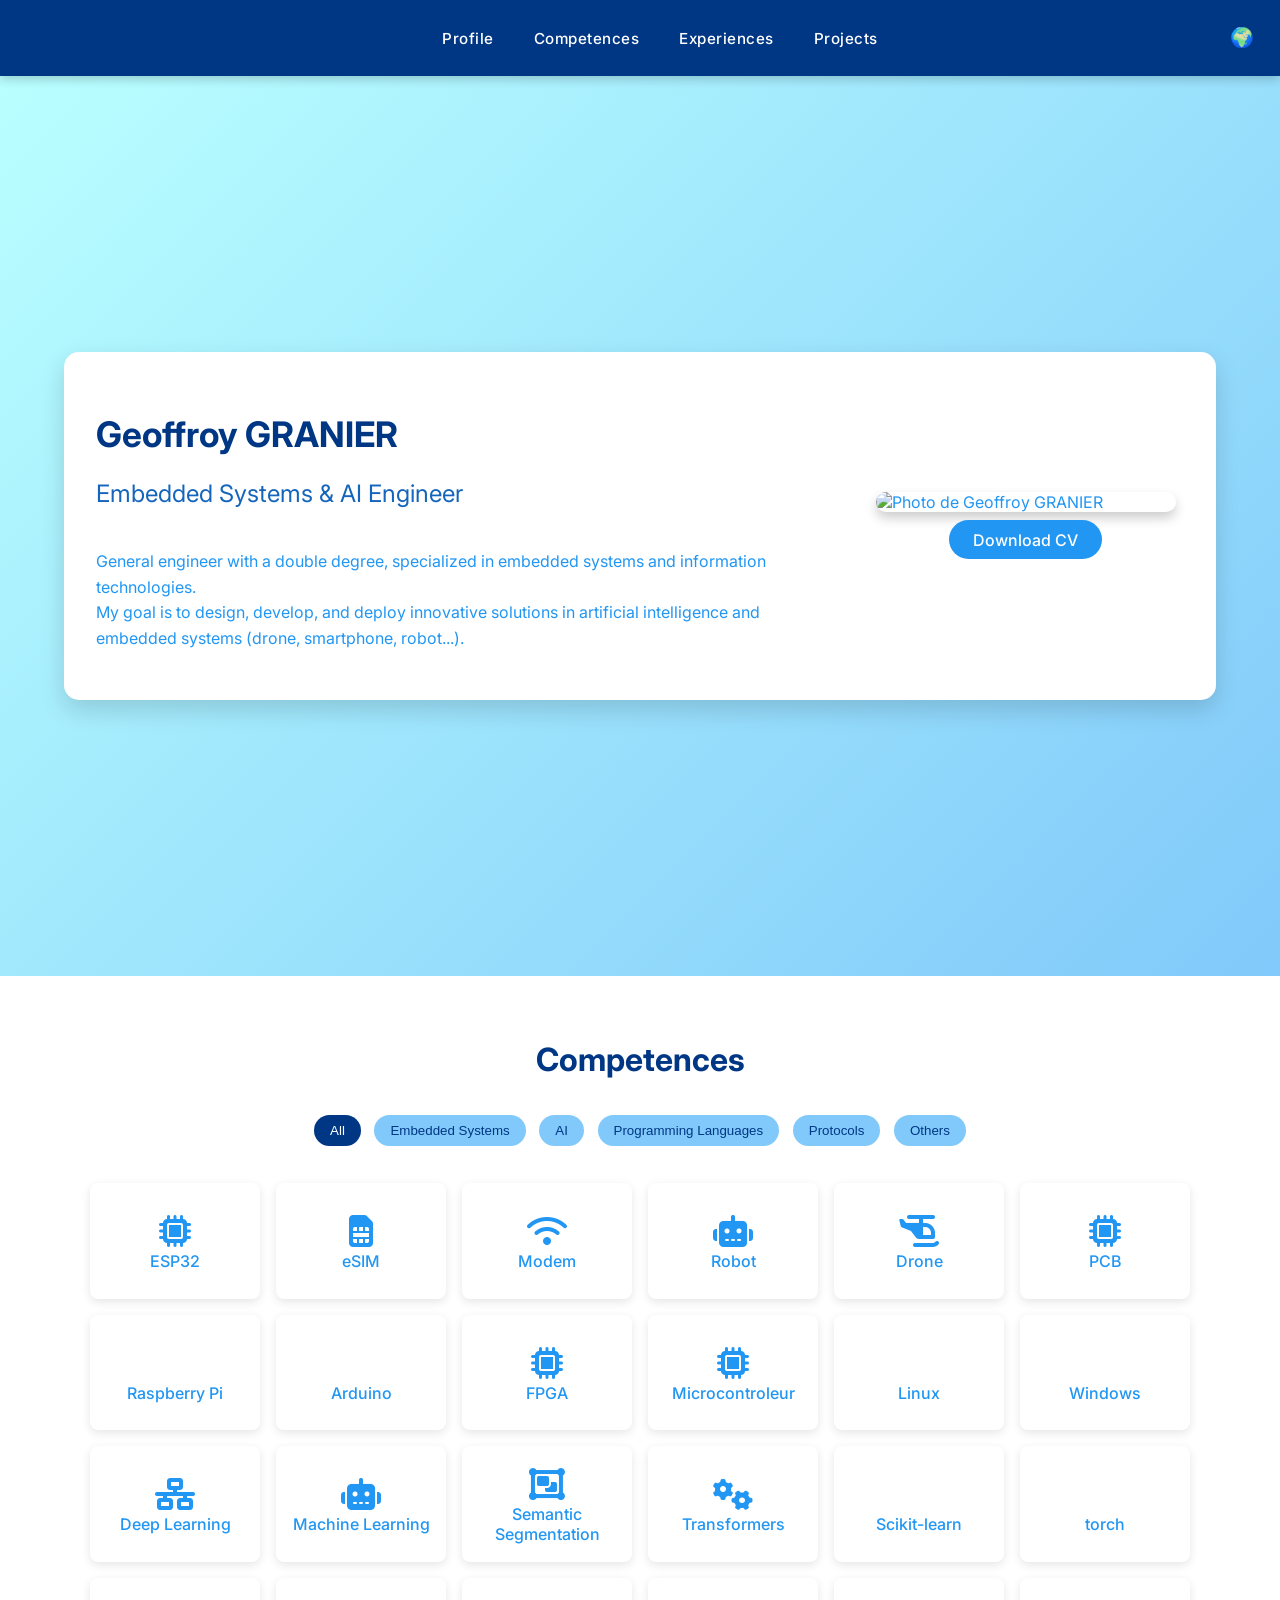
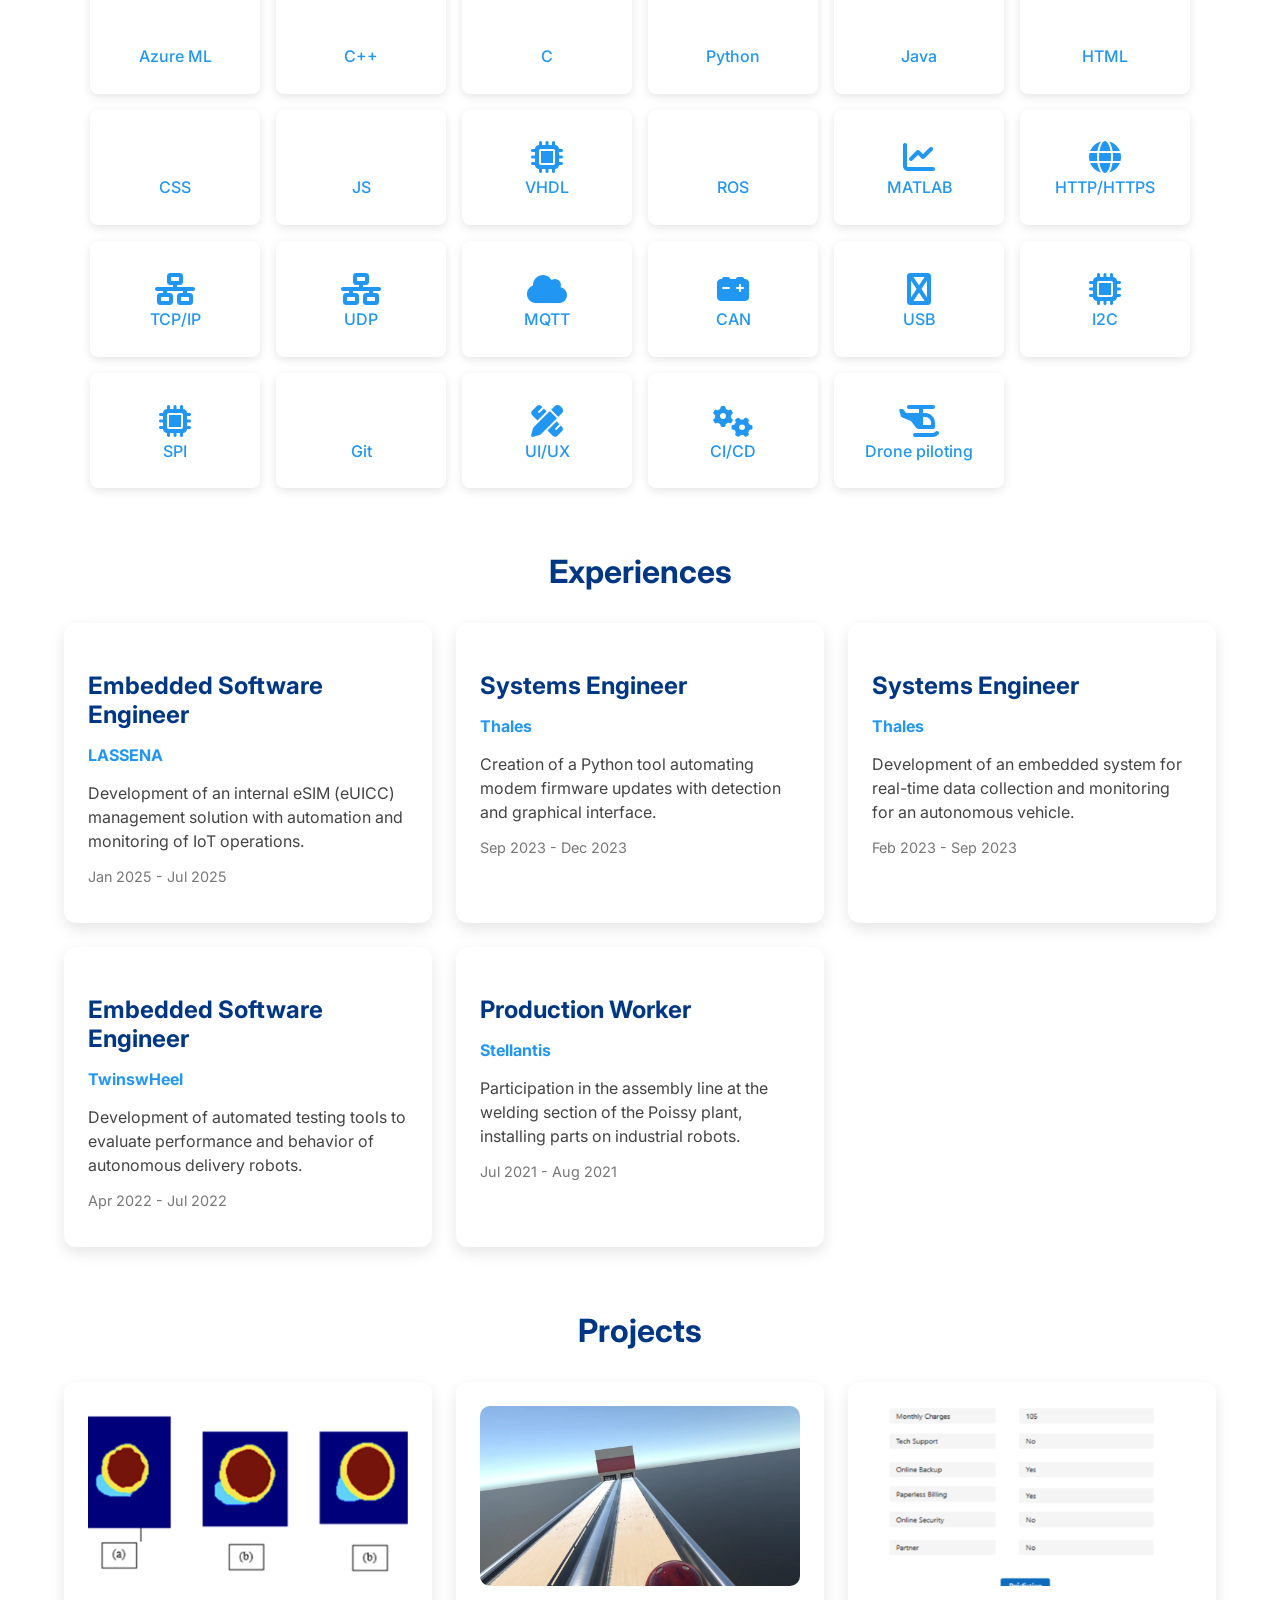
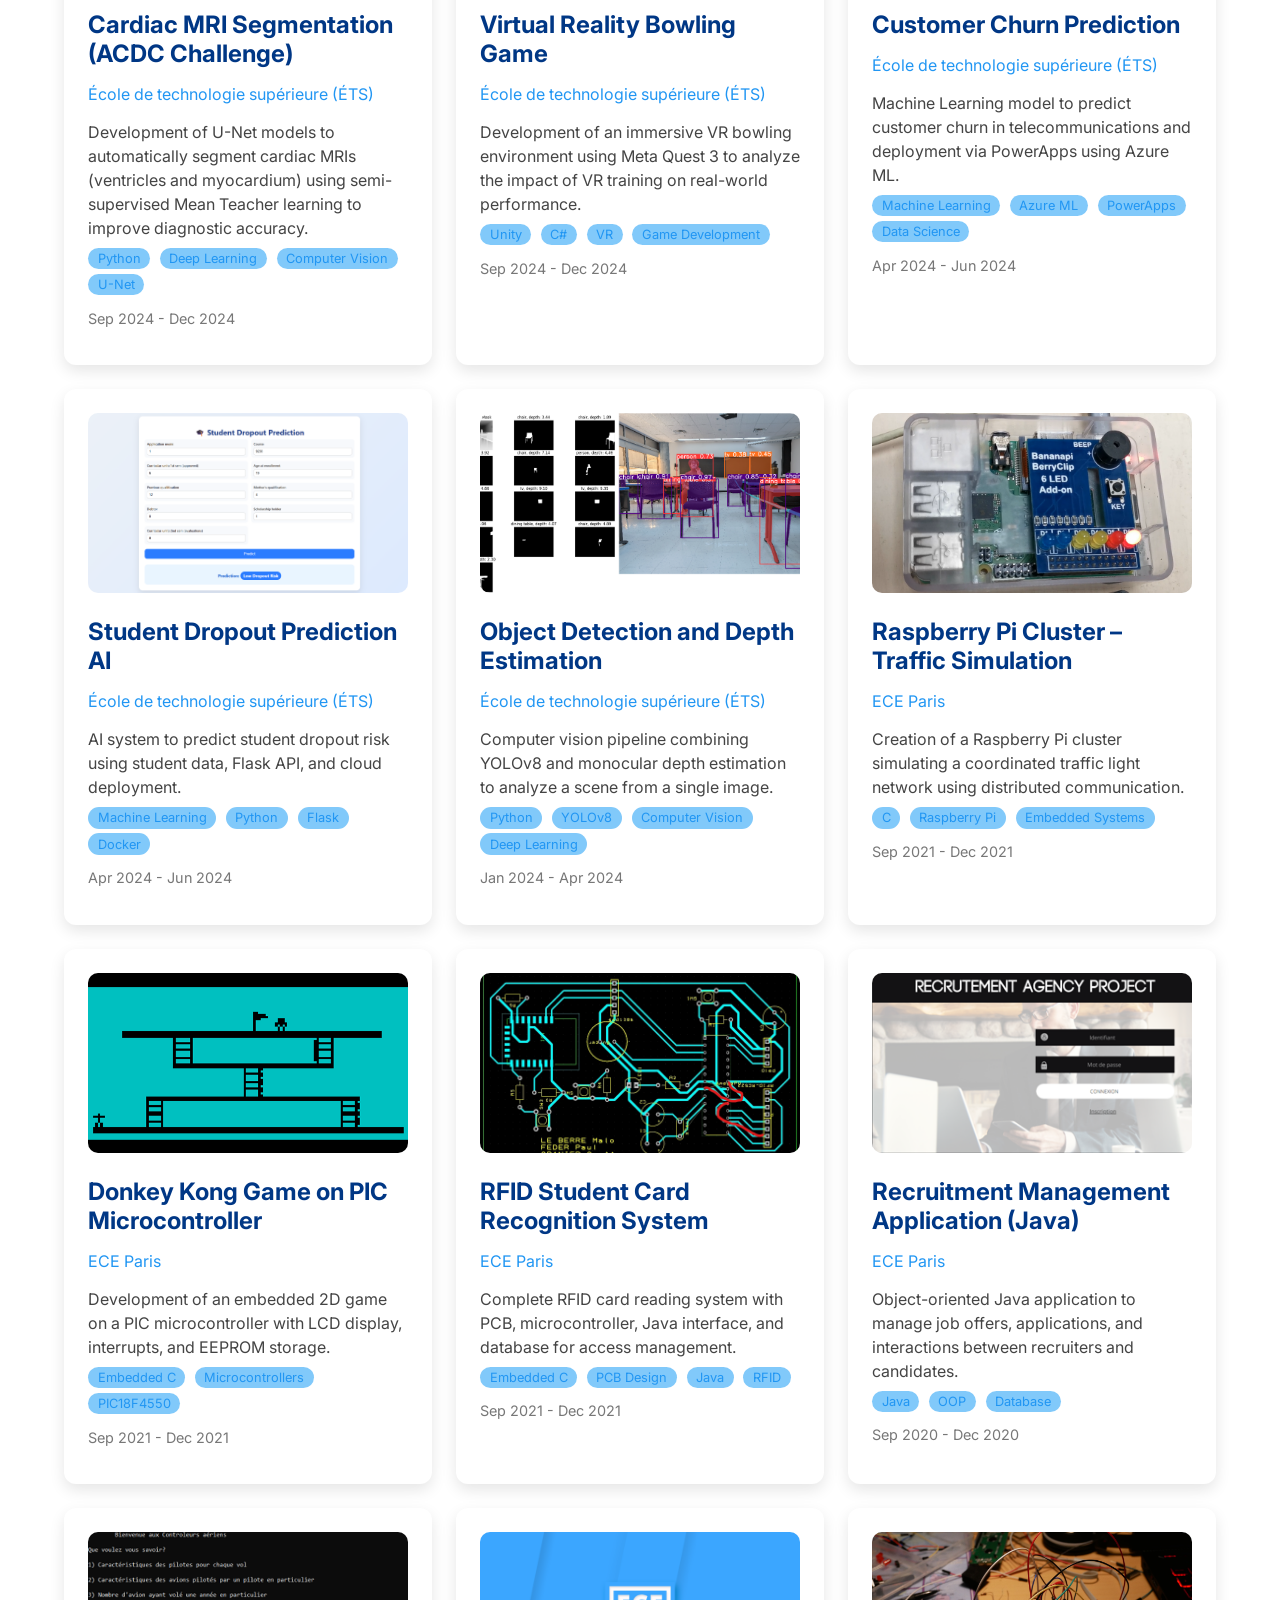
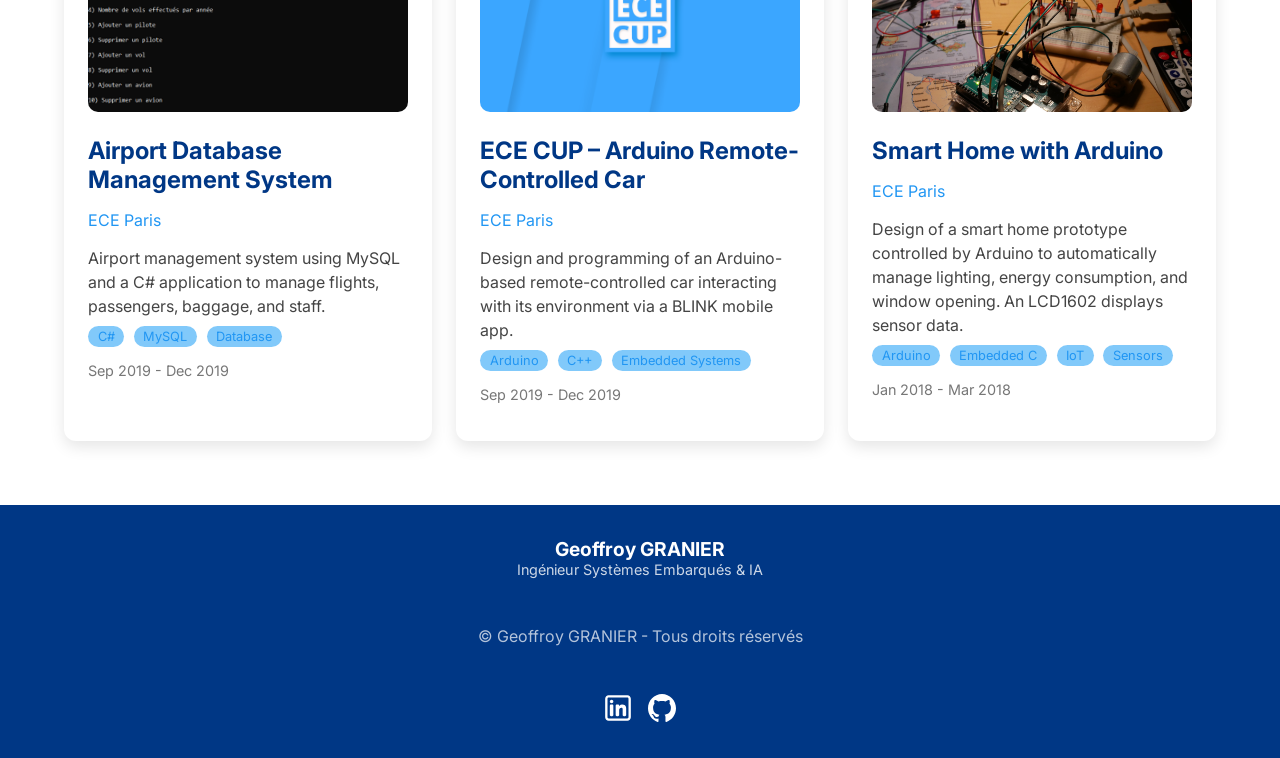
==== commit e0119a6a: "Correction Traduction" ====
--- a/en/index.html
+++ b/en/index.html
@@ -83,15 +83,15 @@
             <h3>Embedded Systems &amp; AI Engineer</h3>
             <!-- <div class="competences-marquee">
                 
-                    <span>Systèmes embarqués</span>
-                
-                    <span>IA</span>
-                
-                    <span>Langages de Programmation</span>
-                
-                    <span>Protocoles</span>
-                
-                    <span>Autres</span>
+                    <span>Embedded Systems</span>
+                
+                    <span>AI</span>
+                
+                    <span>Programming Languages</span>
+                
+                    <span>Protocols</span>
+                
+                    <span>Others</span>
                 
             </div> -->
 
@@ -116,15 +116,15 @@
     <div class="competences-filters">
         <button class="filter-btn active" data-filter="all">All</button>
         
-        <button class="filter-btn" data-filter="Systèmes embarqués">Systèmes embarqués</button>
-        
-        <button class="filter-btn" data-filter="IA">IA</button>
-        
-        <button class="filter-btn" data-filter="Langages de Programmation">Langages de Programmation</button>
-        
-        <button class="filter-btn" data-filter="Protocoles">Protocoles</button>
-        
-        <button class="filter-btn" data-filter="Autres">Autres</button>
+        <button class="filter-btn" data-filter="Embedded Systems">Embedded Systems</button>
+        
+        <button class="filter-btn" data-filter="AI">AI</button>
+        
+        <button class="filter-btn" data-filter="Programming Languages">Programming Languages</button>
+        
+        <button class="filter-btn" data-filter="Protocols">Protocols</button>
+        
+        <button class="filter-btn" data-filter="Others">Others</button>
         
     </div>
     <!-- grille compétences -->
@@ -132,7 +132,7 @@
         
             
             
-            <div class="skill-card" data-category="Systèmes embarqués">
+            <div class="skill-card" data-category="Embedded Systems">
 
                 
                 <div class="skill-icon">
@@ -144,7 +144,7 @@
             </div>
             
             
-            <div class="skill-card" data-category="Systèmes embarqués">
+            <div class="skill-card" data-category="Embedded Systems">
 
                 
                 <div class="skill-icon">
@@ -156,7 +156,7 @@
             </div>
             
             
-            <div class="skill-card" data-category="Systèmes embarqués">
+            <div class="skill-card" data-category="Embedded Systems">
 
                 
                 <div class="skill-icon">
@@ -168,7 +168,7 @@
             </div>
             
             
-            <div class="skill-card" data-category="Systèmes embarqués">
+            <div class="skill-card" data-category="Embedded Systems">
 
                 
                 <div class="skill-icon">
@@ -180,7 +180,7 @@
             </div>
             
             
-            <div class="skill-card" data-category="Systèmes embarqués">
+            <div class="skill-card" data-category="Embedded Systems">
 
                 
                 <div class="skill-icon">
@@ -192,7 +192,7 @@
             </div>
             
             
-            <div class="skill-card" data-category="Systèmes embarqués">
+            <div class="skill-card" data-category="Embedded Systems">
 
                 
                 <div class="skill-icon">
@@ -204,7 +204,7 @@
             </div>
             
             
-            <div class="skill-card" data-category="Systèmes embarqués">
+            <div class="skill-card" data-category="Embedded Systems">
 
                 
                 <div class="skill-icon">
@@ -216,7 +216,7 @@
             </div>
             
             
-            <div class="skill-card" data-category="Systèmes embarqués">
+            <div class="skill-card" data-category="Embedded Systems">
 
                 
                 <div class="skill-icon">
@@ -228,7 +228,7 @@
             </div>
             
             
-            <div class="skill-card" data-category="Systèmes embarqués">
+            <div class="skill-card" data-category="Embedded Systems">
 
                 
                 <div class="skill-icon">
@@ -240,7 +240,7 @@
             </div>
             
             
-            <div class="skill-card" data-category="Systèmes embarqués">
+            <div class="skill-card" data-category="Embedded Systems">
 
                 
                 <div class="skill-icon">
@@ -252,7 +252,7 @@
             </div>
             
             
-            <div class="skill-card" data-category="Systèmes embarqués">
+            <div class="skill-card" data-category="Embedded Systems">
 
                 
                 <div class="skill-icon">
@@ -264,7 +264,7 @@
             </div>
             
             
-            <div class="skill-card" data-category="Systèmes embarqués">
+            <div class="skill-card" data-category="Embedded Systems">
 
                 
                 <div class="skill-icon">
@@ -278,7 +278,7 @@
         
             
             
-            <div class="skill-card" data-category="IA">
+            <div class="skill-card" data-category="AI">
 
                 
                 <div class="skill-icon">
@@ -290,7 +290,7 @@
             </div>
             
             
-            <div class="skill-card" data-category="IA">
+            <div class="skill-card" data-category="AI">
 
                 
                 <div class="skill-icon">
@@ -302,7 +302,7 @@
             </div>
             
             
-            <div class="skill-card" data-category="IA">
+            <div class="skill-card" data-category="AI">
 
                 
                 <div class="skill-icon">
@@ -314,7 +314,7 @@
             </div>
             
             
-            <div class="skill-card" data-category="IA">
+            <div class="skill-card" data-category="AI">
 
                 
                 <div class="skill-icon">
@@ -326,7 +326,7 @@
             </div>
             
             
-            <div class="skill-card" data-category="IA">
+            <div class="skill-card" data-category="AI">
 
                 
                 <div class="skill-icon">
@@ -338,7 +338,7 @@
             </div>
             
             
-            <div class="skill-card" data-category="IA">
+            <div class="skill-card" data-category="AI">
 
                 
                 <div class="skill-icon">
@@ -350,7 +350,7 @@
             </div>
             
             
-            <div class="skill-card" data-category="IA">
+            <div class="skill-card" data-category="AI">
 
                 
                 <div class="skill-icon">
@@ -364,7 +364,7 @@
         
             
             
-            <div class="skill-card" data-category="Langages de Programmation">
+            <div class="skill-card" data-category="Programming Languages">
 
                 
                 <div class="skill-icon">
@@ -376,7 +376,7 @@
             </div>
             
             
-            <div class="skill-card" data-category="Langages de Programmation">
+            <div class="skill-card" data-category="Programming Languages">
 
                 
                 <div class="skill-icon">
@@ -388,7 +388,7 @@
             </div>
             
             
-            <div class="skill-card" data-category="Langages de Programmation">
+            <div class="skill-card" data-category="Programming Languages">
 
                 
                 <div class="skill-icon">
@@ -400,7 +400,7 @@
             </div>
             
             
-            <div class="skill-card" data-category="Langages de Programmation">
+            <div class="skill-card" data-category="Programming Languages">
 
                 
                 <div class="skill-icon">
@@ -412,7 +412,7 @@
             </div>
             
             
-            <div class="skill-card" data-category="Langages de Programmation">
+            <div class="skill-card" data-category="Programming Languages">
 
                 
                 <div class="skill-icon">
@@ -424,7 +424,7 @@
             </div>
             
             
-            <div class="skill-card" data-category="Langages de Programmation">
+            <div class="skill-card" data-category="Programming Languages">
 
                 
                 <div class="skill-icon">
@@ -436,7 +436,7 @@
             </div>
             
             
-            <div class="skill-card" data-category="Langages de Programmation">
+            <div class="skill-card" data-category="Programming Languages">
 
                 
                 <div class="skill-icon">
@@ -448,7 +448,7 @@
             </div>
             
             
-            <div class="skill-card" data-category="Langages de Programmation">
+            <div class="skill-card" data-category="Programming Languages">
 
                 
                 <div class="skill-icon">
@@ -460,7 +460,7 @@
             </div>
             
             
-            <div class="skill-card" data-category="Langages de Programmation">
+            <div class="skill-card" data-category="Programming Languages">
 
                 
                 <div class="skill-icon">
@@ -472,7 +472,7 @@
             </div>
             
             
-            <div class="skill-card" data-category="Langages de Programmation">
+            <div class="skill-card" data-category="Programming Languages">
 
                 
                 <div class="skill-icon">
@@ -486,7 +486,7 @@
         
             
             
-            <div class="skill-card" data-category="Protocoles">
+            <div class="skill-card" data-category="Protocols">
 
                 
                 <div class="skill-icon">
@@ -498,7 +498,7 @@
             </div>
             
             
-            <div class="skill-card" data-category="Protocoles">
+            <div class="skill-card" data-category="Protocols">
 
                 
                 <div class="skill-icon">
@@ -510,7 +510,7 @@
             </div>
             
             
-            <div class="skill-card" data-category="Protocoles">
+            <div class="skill-card" data-category="Protocols">
 
                 
                 <div class="skill-icon">
@@ -522,7 +522,7 @@
             </div>
             
             
-            <div class="skill-card" data-category="Protocoles">
+            <div class="skill-card" data-category="Protocols">
 
                 
                 <div class="skill-icon">
@@ -534,7 +534,7 @@
             </div>
             
             
-            <div class="skill-card" data-category="Protocoles">
+            <div class="skill-card" data-category="Protocols">
 
                 
                 <div class="skill-icon">
@@ -546,7 +546,7 @@
             </div>
             
             
-            <div class="skill-card" data-category="Protocoles">
+            <div class="skill-card" data-category="Protocols">
 
                 
                 <div class="skill-icon">
@@ -558,7 +558,7 @@
             </div>
             
             
-            <div class="skill-card" data-category="Protocoles">
+            <div class="skill-card" data-category="Protocols">
 
                 
                 <div class="skill-icon">
@@ -570,7 +570,7 @@
             </div>
             
             
-            <div class="skill-card" data-category="Protocoles">
+            <div class="skill-card" data-category="Protocols">
 
                 
                 <div class="skill-icon">
@@ -584,7 +584,7 @@
         
             
             
-            <div class="skill-card" data-category="Autres">
+            <div class="skill-card" data-category="Others">
 
                 
                 <div class="skill-icon">
@@ -596,7 +596,7 @@
             </div>
             
             
-            <div class="skill-card" data-category="Autres">
+            <div class="skill-card" data-category="Others">
 
                 
                 <div class="skill-icon">
@@ -608,7 +608,7 @@
             </div>
             
             
-            <div class="skill-card" data-category="Autres">
+            <div class="skill-card" data-category="Others">
 
                 
                 <div class="skill-icon">
@@ -620,7 +620,7 @@
             </div>
             
             
-            <div class="skill-card" data-category="Autres">
+            <div class="skill-card" data-category="Others">
 
                 
                 <div class="skill-icon">
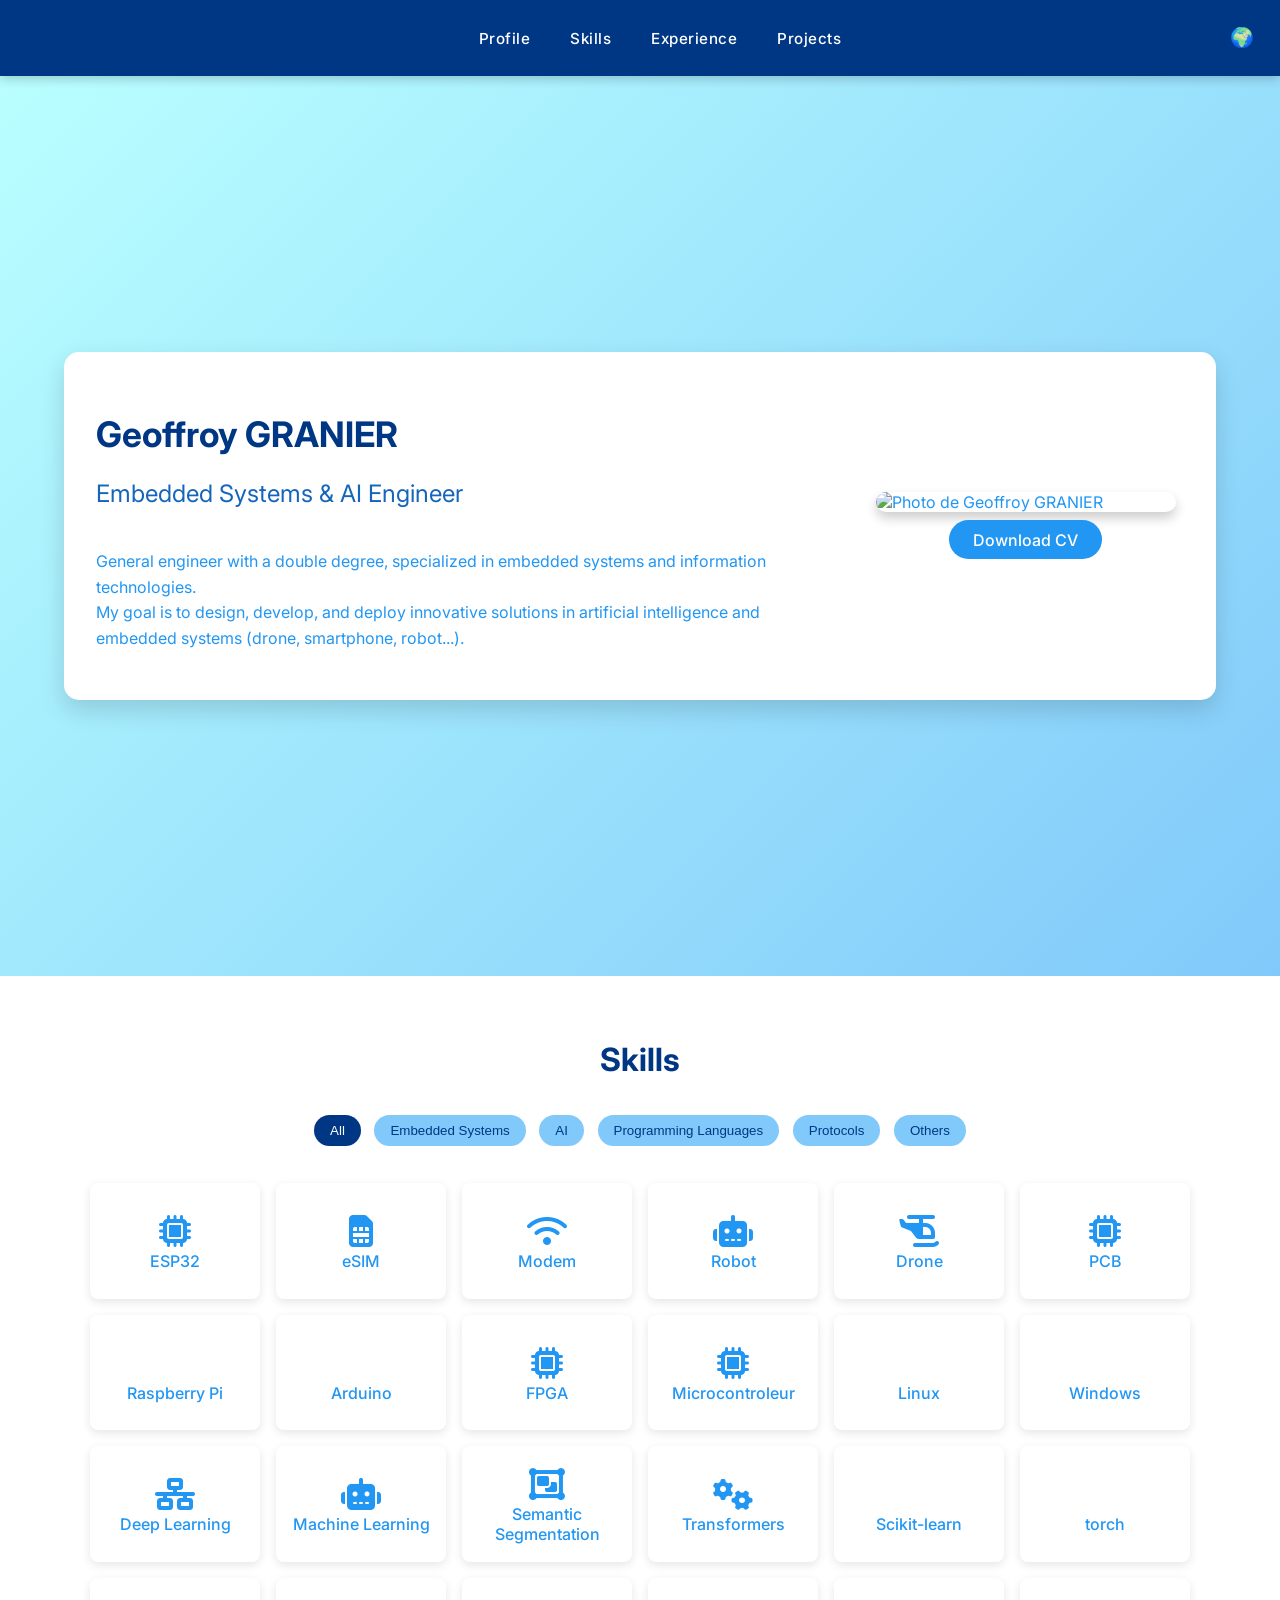
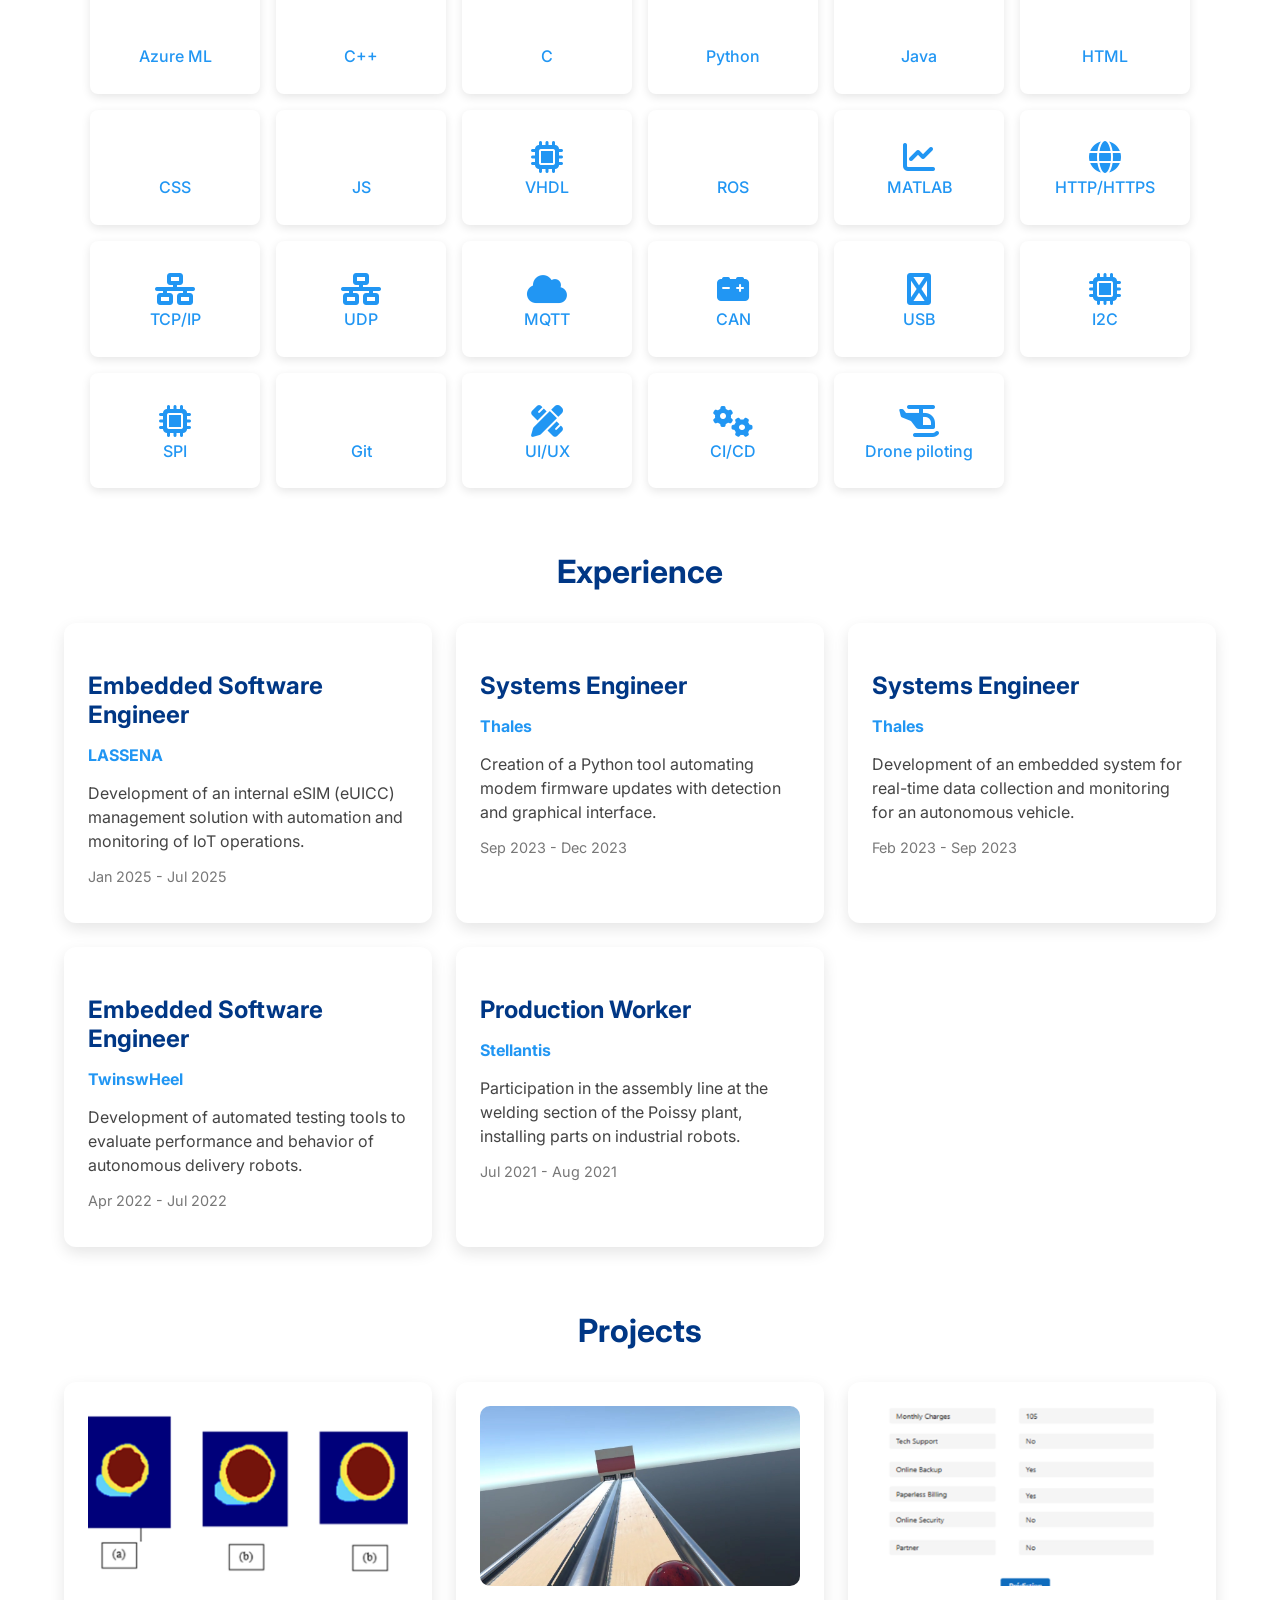
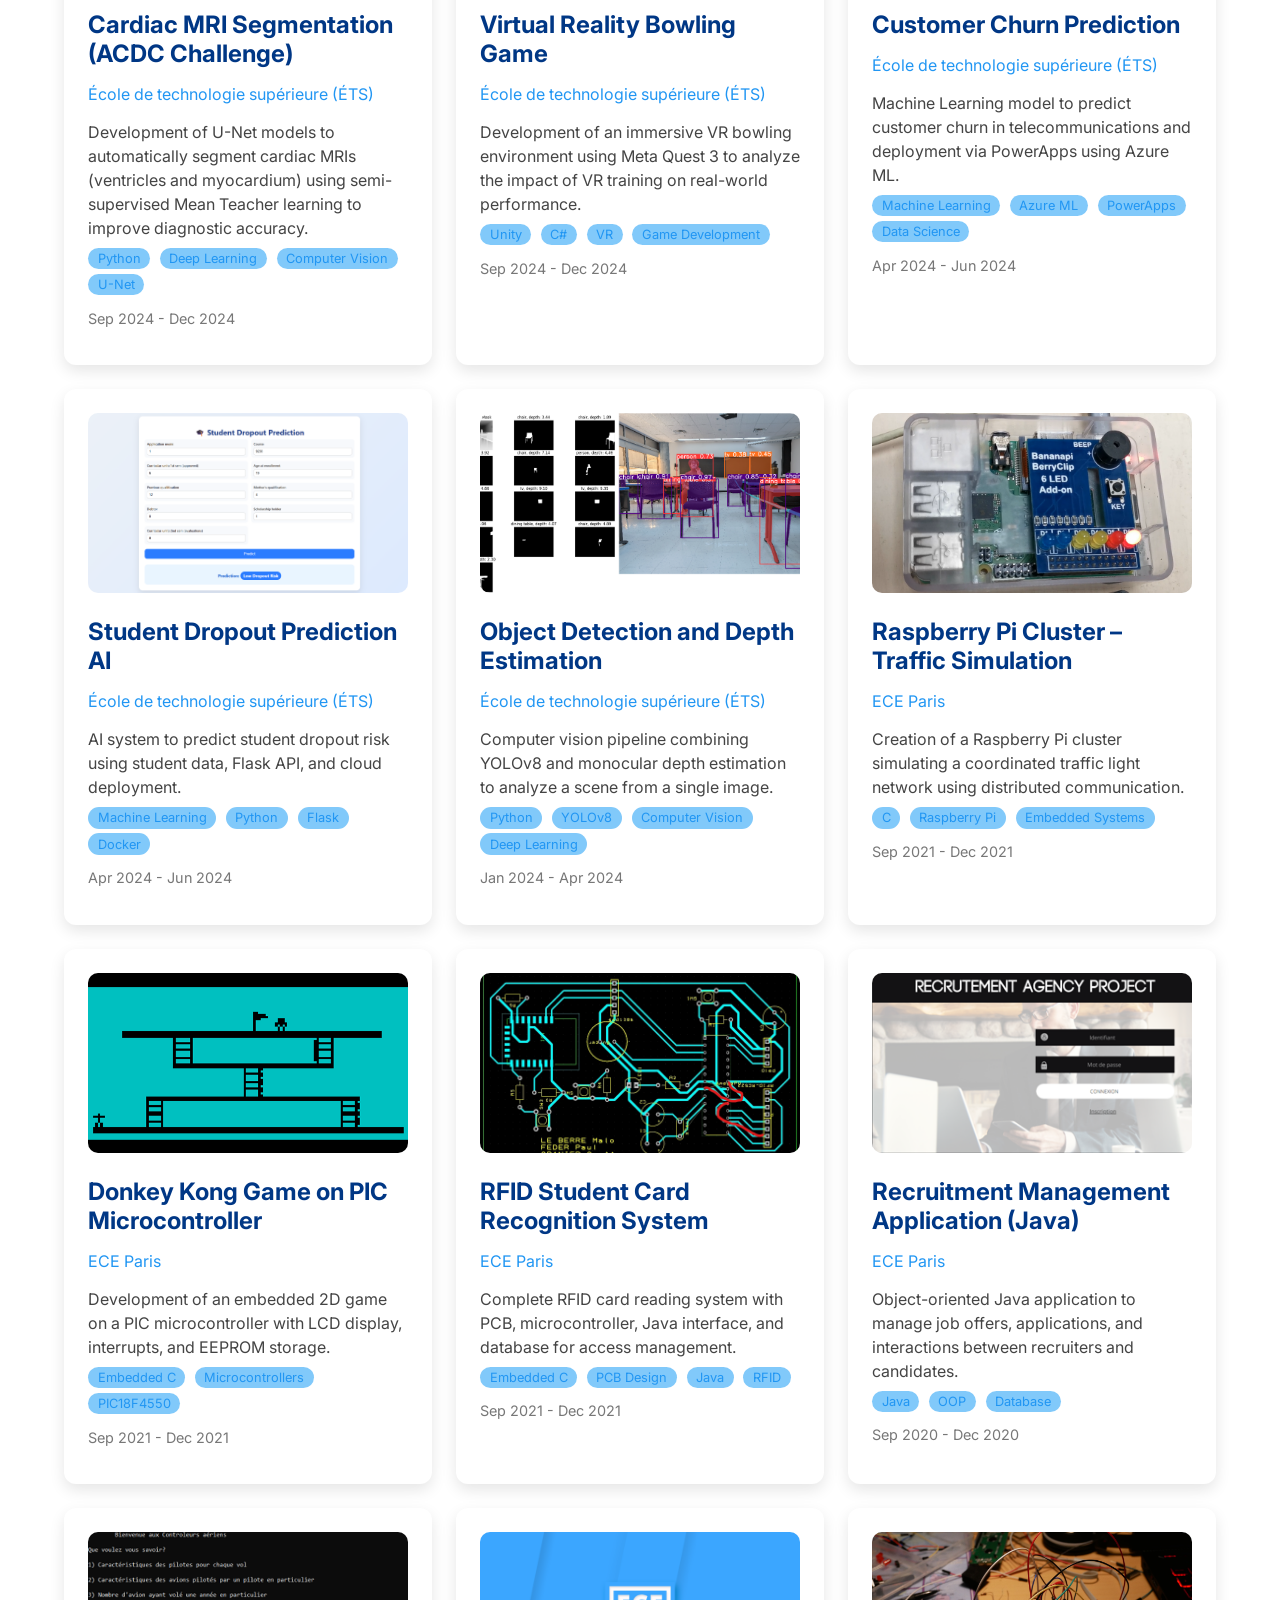
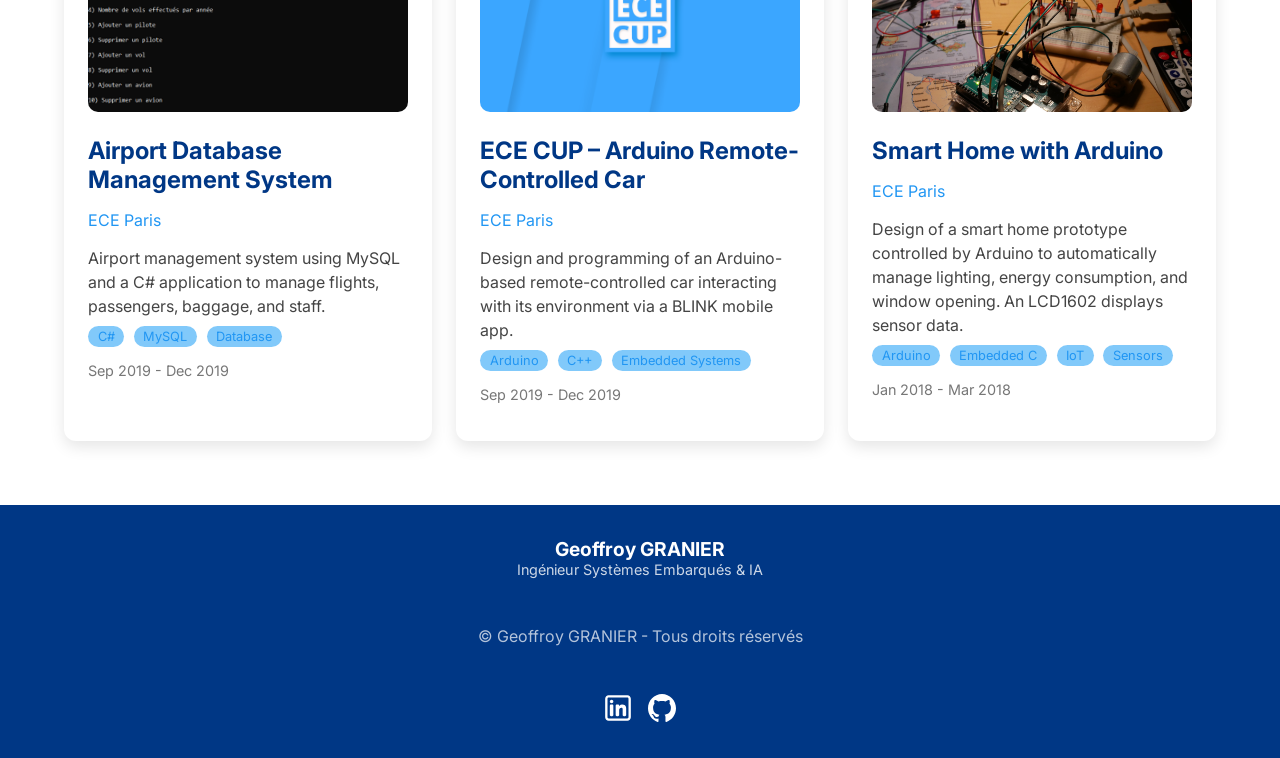
==== commit 559f4ec3: "Correction Traduction" ====
--- a/en/index.html
+++ b/en/index.html
@@ -37,8 +37,8 @@
 
         <ul class="navbar-links">
             <li><a href="#profile">Profile</a></li>
-            <li><a href="#competences">Competences</a></li>
-            <li><a href="#experiences">Experiences</a></li>
+            <li><a href="#competences">Skills</a></li>
+            <li><a href="#experiences">Experience</a></li>
             
             <li><a href="#projects">Projects</a></li>
             
@@ -111,7 +111,7 @@
 
 <!-- Section 1: Compétences -->
 <section id="competences" class="section-competences">
-    <h2>Competences</h2>
+    <h2>Skills</h2>
     <!-- boutons filtre -->
     <div class="competences-filters">
         <button class="filter-btn active" data-filter="all">All</button>
@@ -637,7 +637,7 @@
 
 <!-- Section 2: Expériences -->
 <section id="experiences" class="section-posts">
-    <h2>Experiences</h2>
+    <h2>Experience</h2>
     <div class="grid-container">
         
             <!-- app/templates/components/post_card.html -->
